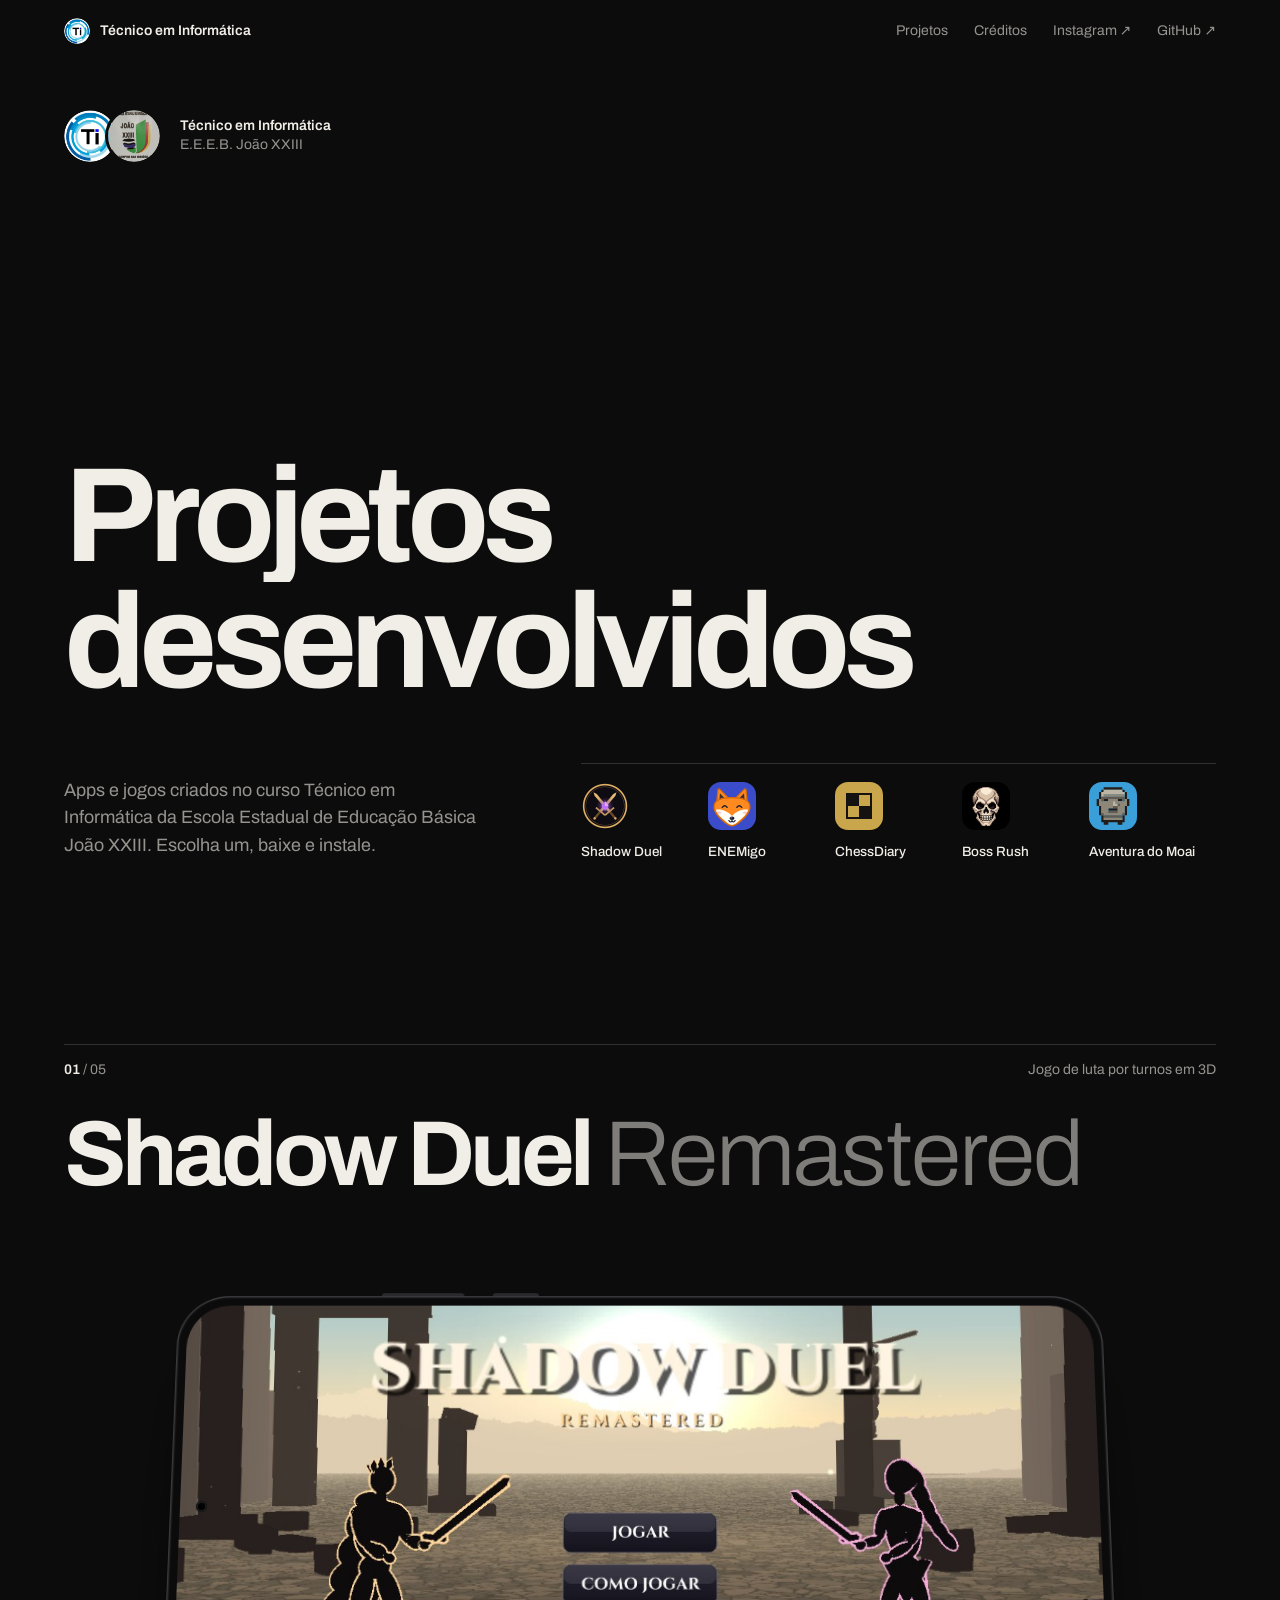
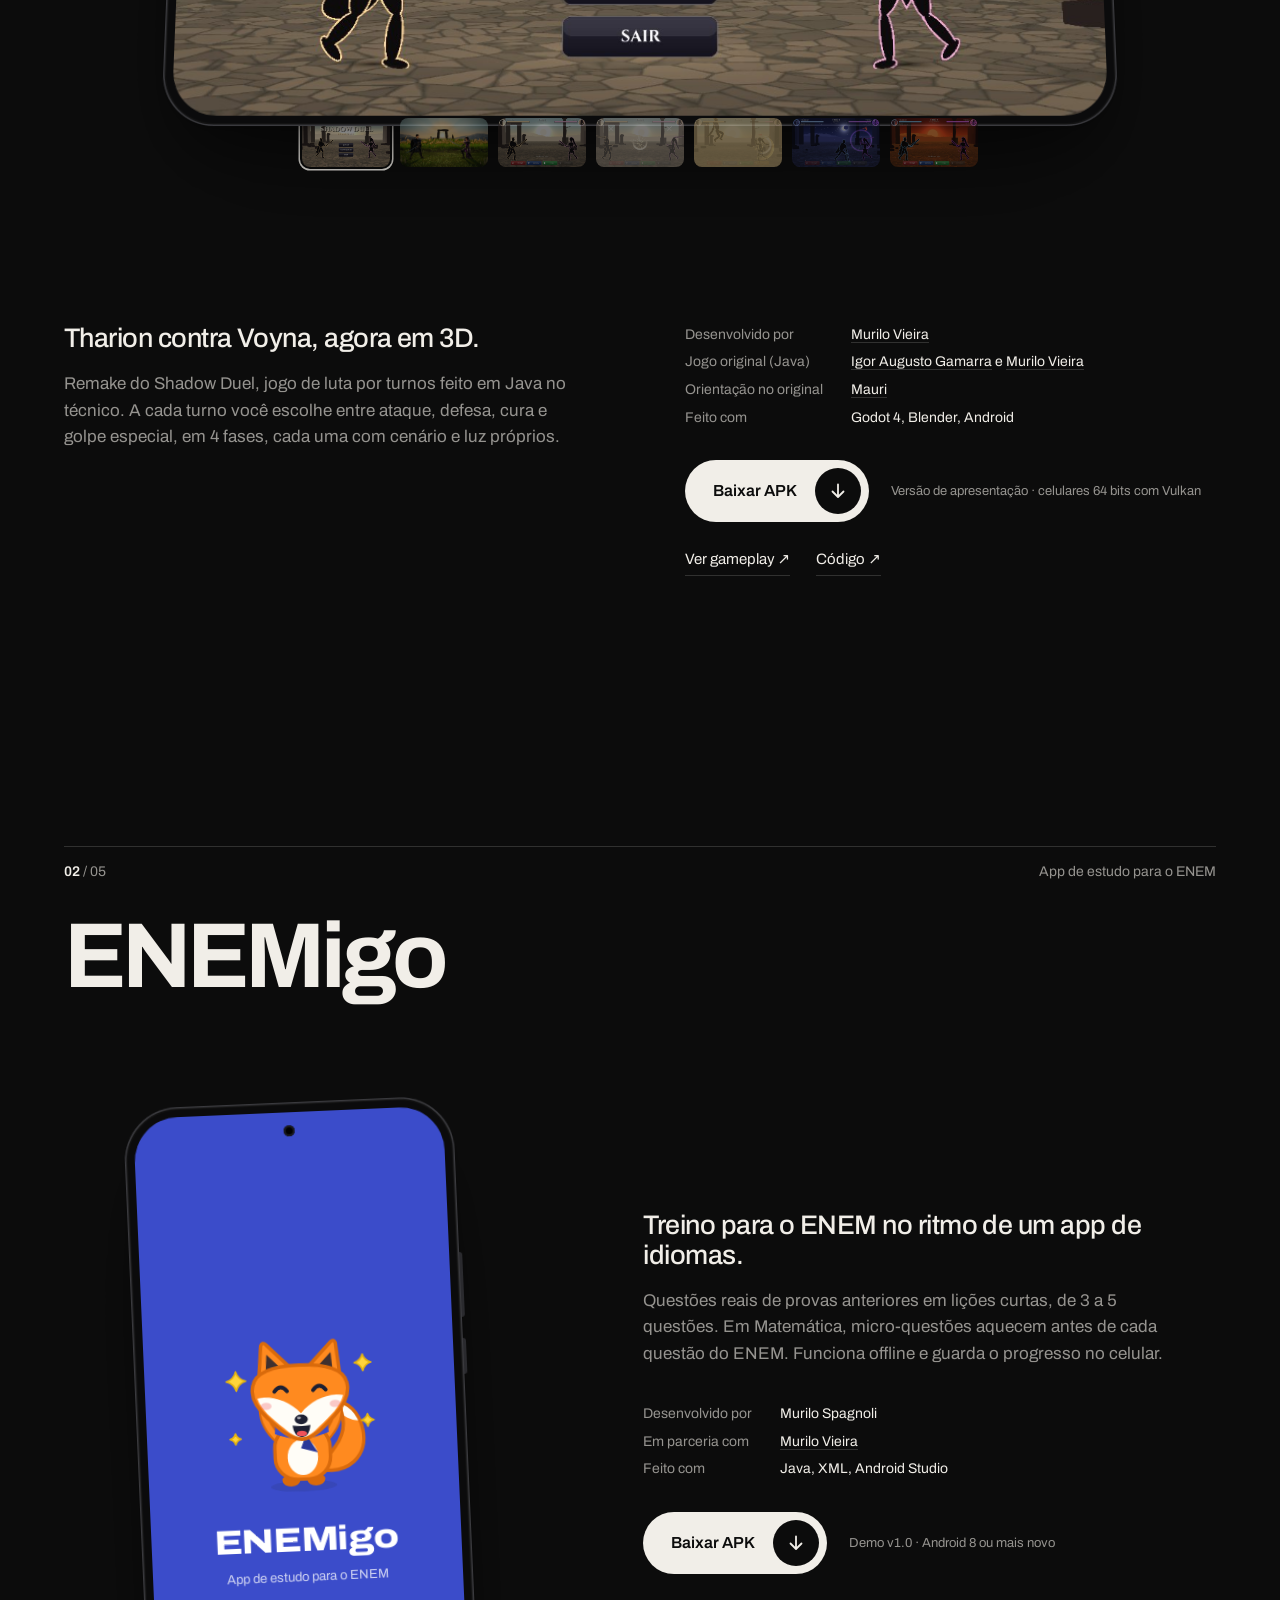
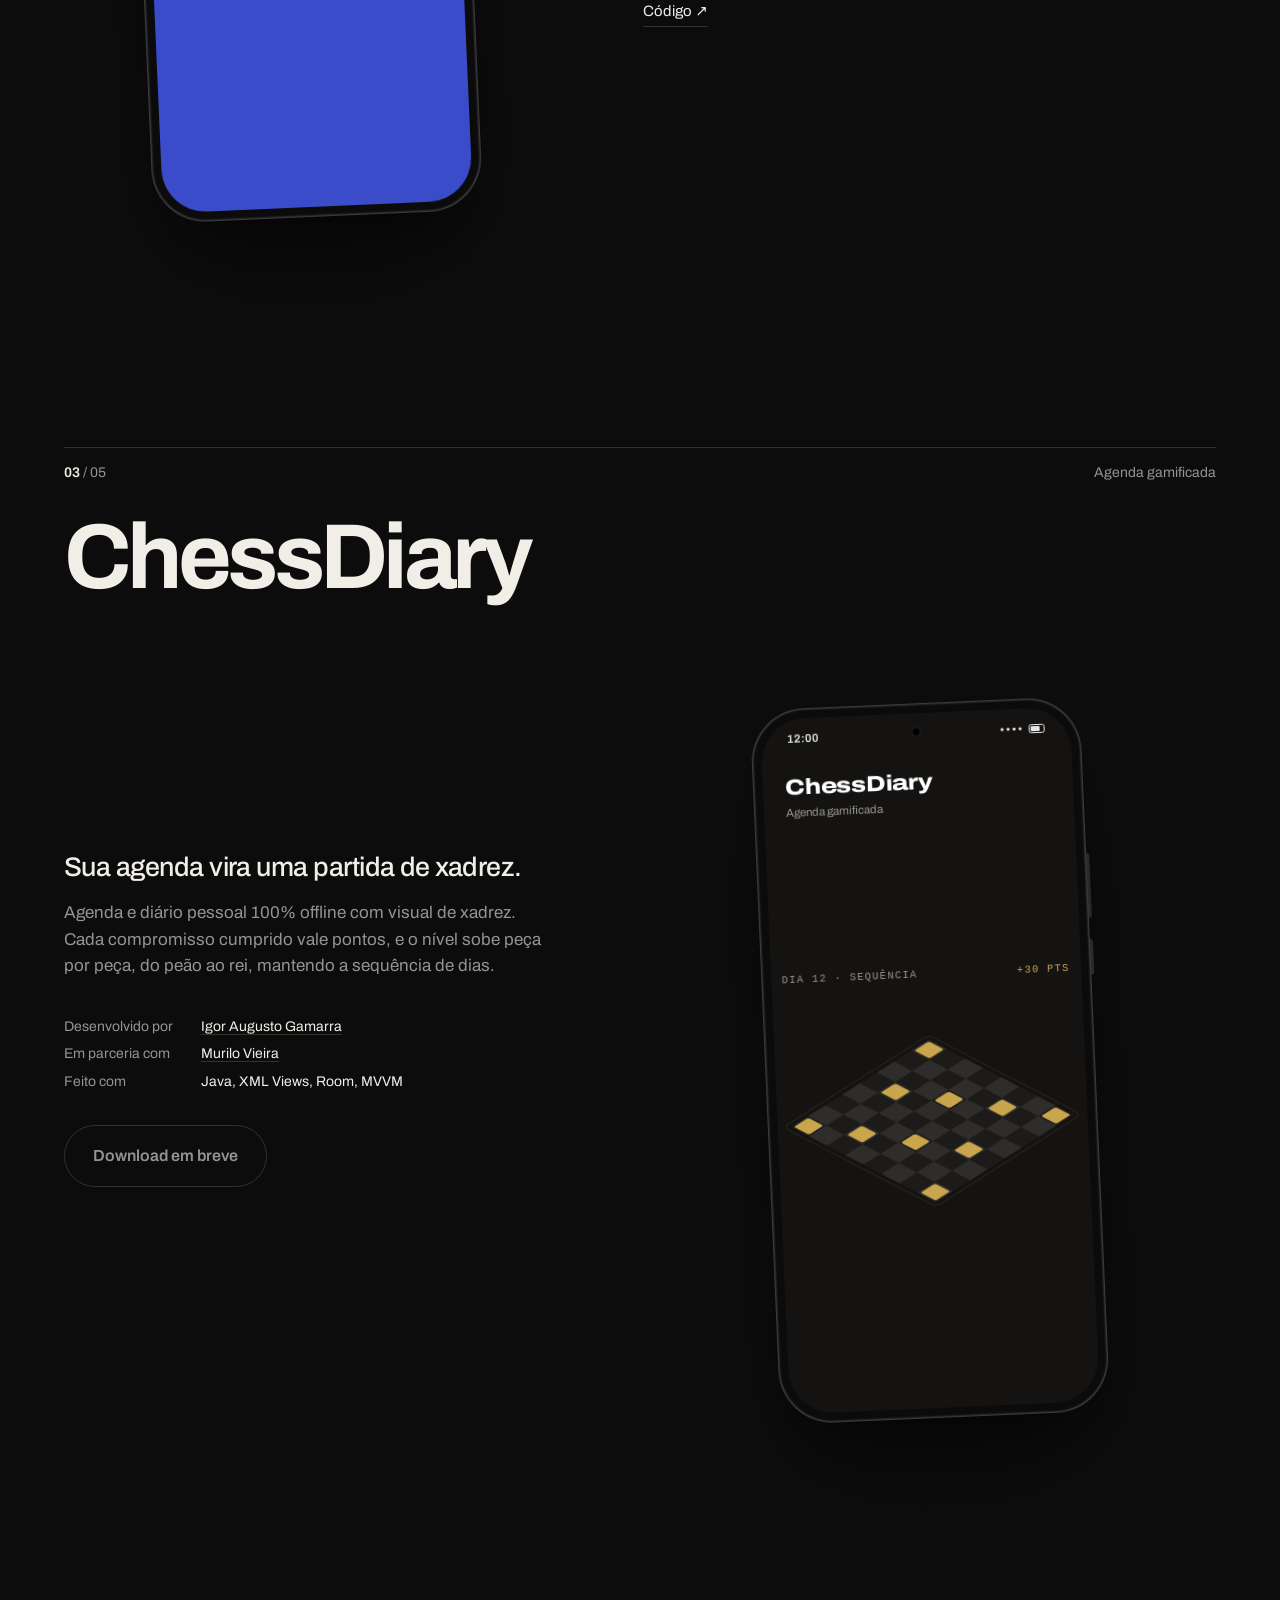
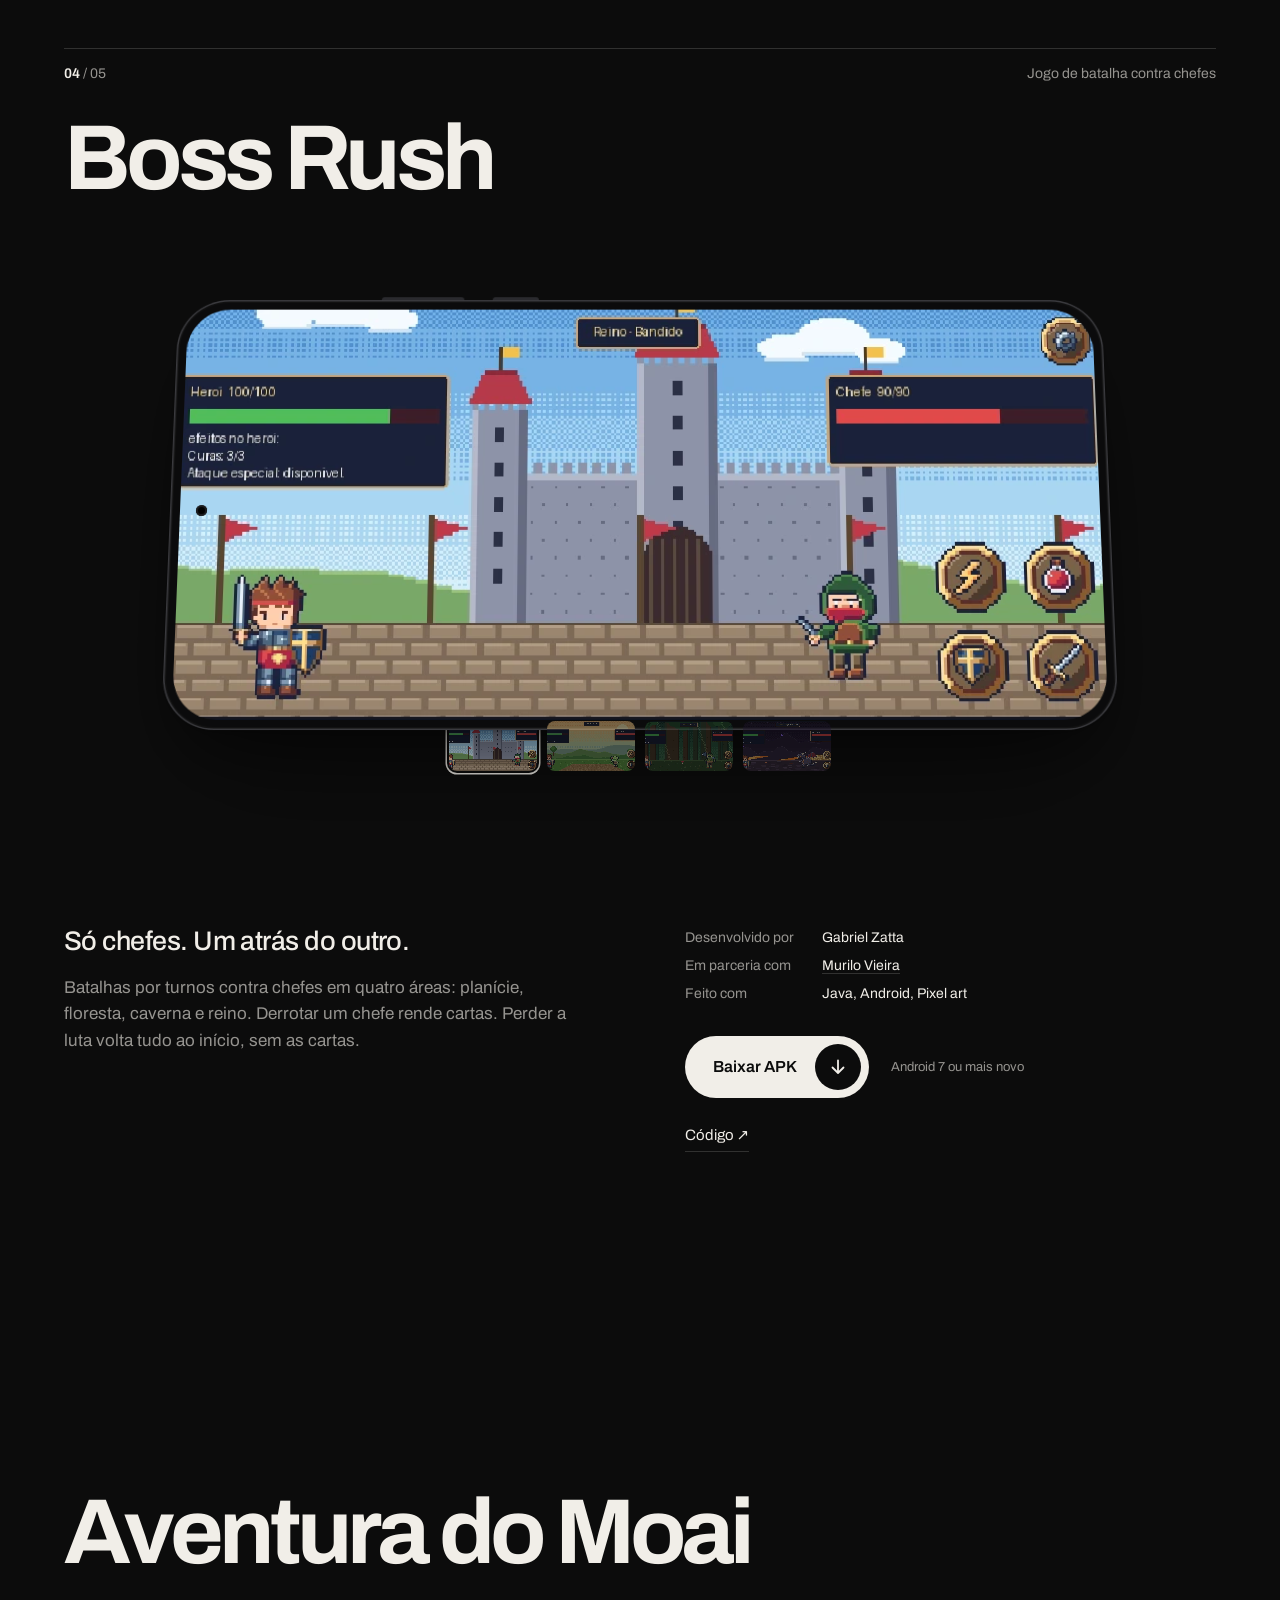
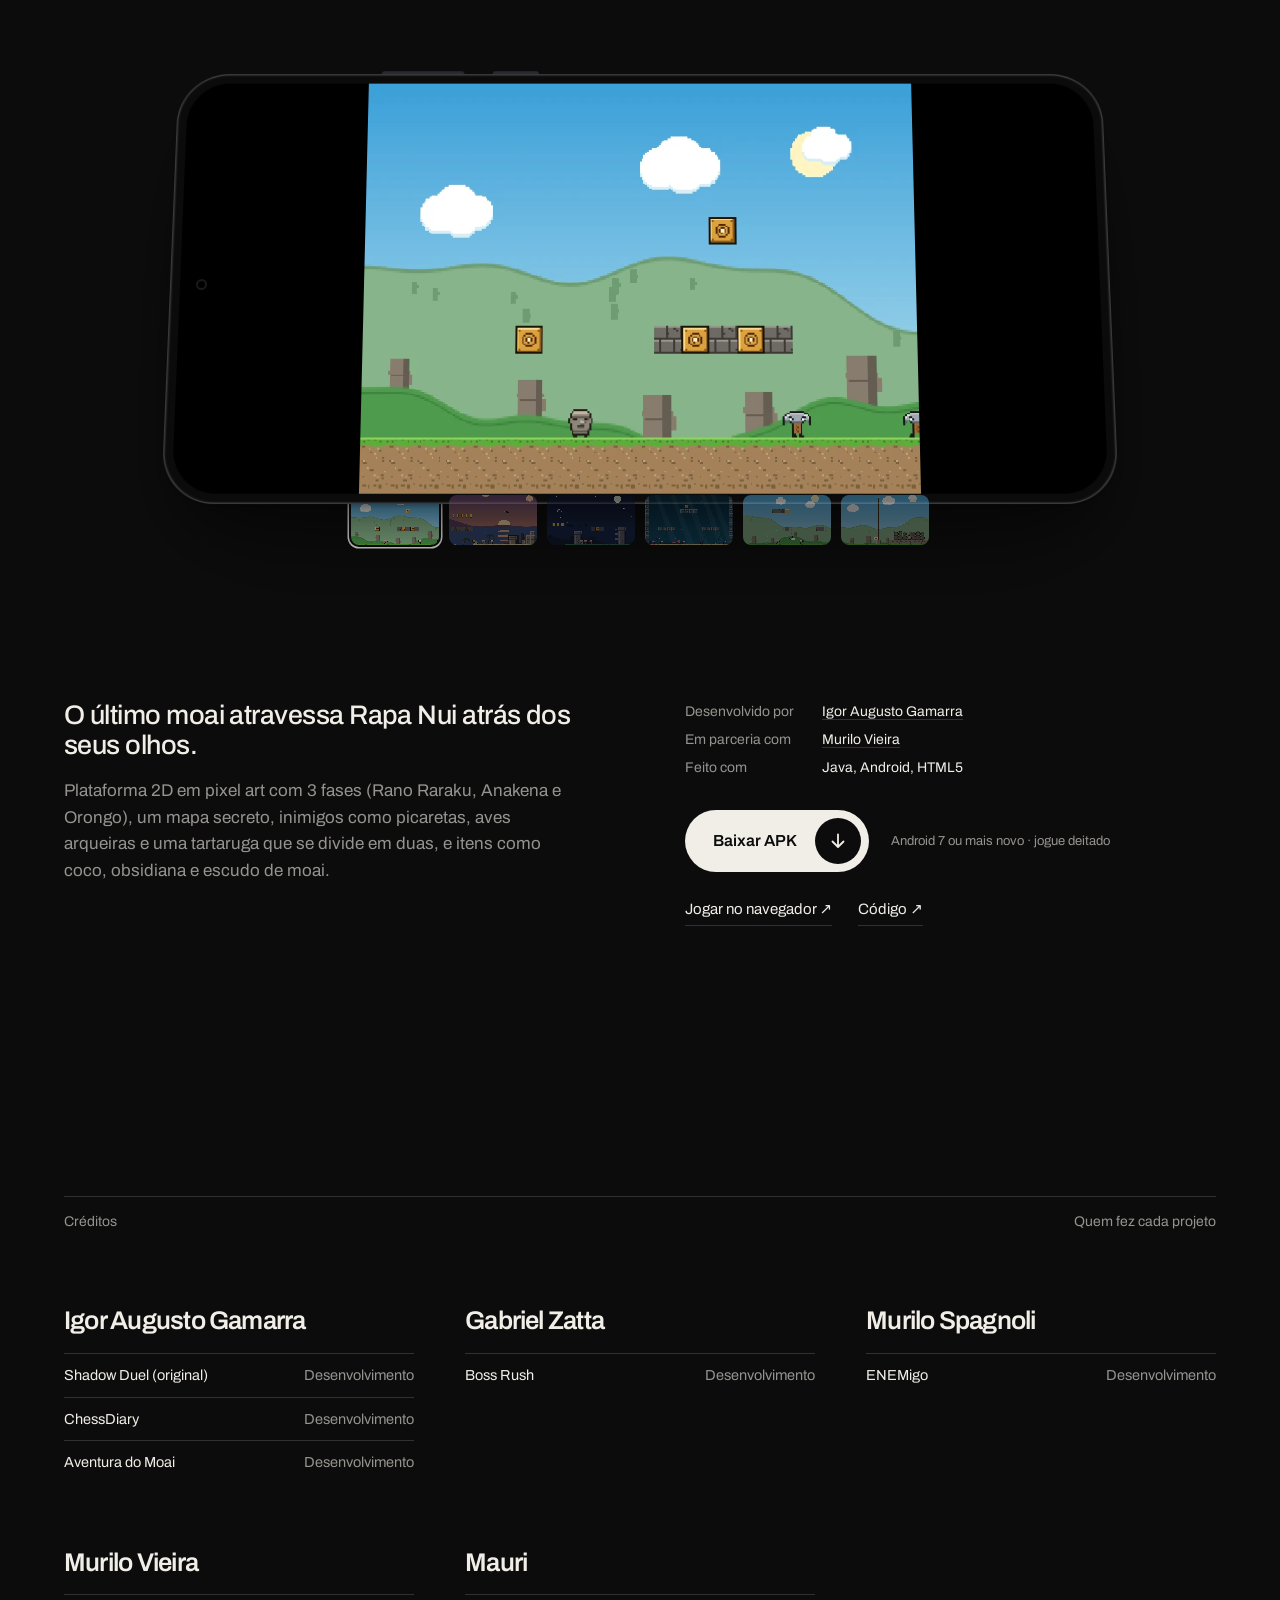
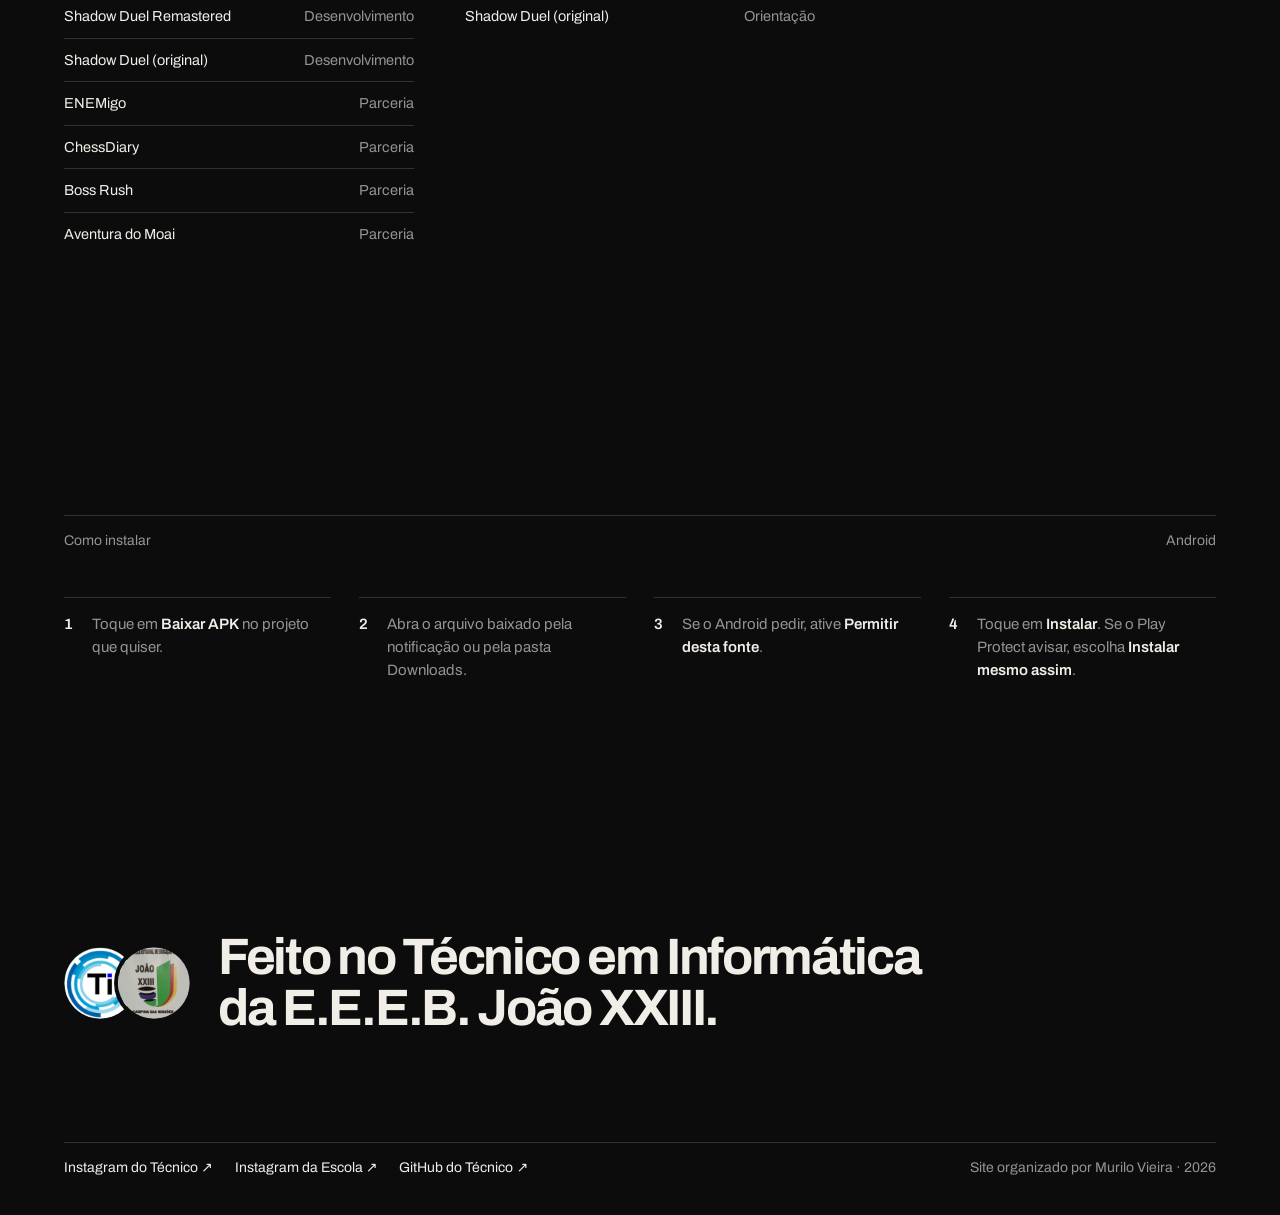
==== index.html @ c923fed2 "Site Projetos desenvolvidos Co-Authored-By: Claude Opus 5.5 <noreply@anthropic.com> Claude-Session: " ====
<!DOCTYPE html>
<html lang="pt-BR">
<head>
  <meta charset="UTF-8">
  <meta name="viewport" content="width=device-width, initial-scale=1">
  <title>Projetos desenvolvidos — Técnico em Informática · E.E.E.B. João XXIII</title>
  <meta name="description" content="Apps e jogos desenvolvidos no curso Técnico em Informática da Escola Estadual de Educação Básica João XXIII. Baixe, instale e jogue.">
  <meta property="og:title" content="Projetos desenvolvidos — Técnico em Informática João XXIII">
  <meta property="og:description" content="Apps e jogos desenvolvidos no curso Técnico em Informática da E.E.E.B. João XXIII.">
  <meta property="og:image" content="assets/shadow-duel/duelo.jpg">
  <meta name="theme-color" content="#0c0c0c">
  <link rel="icon" href="assets/favicon.png" type="image/png">
  <link rel="preconnect" href="https://fonts.googleapis.com">
  <link rel="preconnect" href="https://fonts.gstatic.com" crossorigin>
  <link href="https://fonts.googleapis.com/css2?family=Archivo:wdth,wght@62..125,100..900&display=swap" rel="stylesheet">
  <link rel="stylesheet" href="styles.css">
</head>
<body>
  <nav class="nav" id="nav">
    <a href="#top" class="nav__brand">
      <img src="assets/logo-ti.png" alt="">
      <span>Técnico em Informática</span>
    </a>
    <div class="nav__end">
      <a href="#projetos">Projetos</a>
      <a href="#creditos">Créditos</a>
      <a class="ig" id="navIg" href="#" target="_blank" rel="noopener">Instagram</a>
      <a class="ig" href="https://github.com/ti-joaoxxiii" target="_blank" rel="noopener">GitHub</a>
    </div>
    <span class="nav__progress" id="progress"></span>
  </nav>

  <header class="hero zone" id="top" data-bg="#0c0c0c" data-ink="#f1eee8">
    <div class="hero__logos r">
      <img src="assets/logo-ti.png" alt="Logo do Técnico em Informática">
      <img src="assets/logo-escola.png" alt="Logo da E.E.E.B. João XXIII">
      <p><b>Técnico em Informática</b><br>E.E.E.B. João XXIII</p>
    </div>
    <h1 class="hero__title">
      <span class="mask"><span>Projetos</span></span>
      <span class="mask"><span>desenvolvidos</span></span>
    </h1>
    <div class="hero__bottom">
      <p class="hero__lead r">Apps e jogos criados no curso Técnico em Informática da Escola Estadual de Educação Básica João XXIII. Escolha um, baixe e instale.</p>
      <ol class="shelf r" id="shelf"></ol>
    </div>
  </header>

  <main id="projetos"></main>

  <section class="credits-sec zone" id="creditos" data-bg="#0c0c0c" data-ink="#f1eee8">
    <div class="sec-head r"><span>Créditos</span><span>Quem fez cada projeto</span></div>
    <div class="people" id="people"></div>
  </section>

  <section class="install zone" id="instalar" data-bg="#0c0c0c" data-ink="#f1eee8">
    <div class="sec-head r"><span>Como instalar</span><span>Android</span></div>
    <ol class="steps r">
      <li>Toque em <b>Baixar APK</b> no projeto que quiser.</li>
      <li>Abra o arquivo baixado pela notificação ou pela pasta Downloads.</li>
      <li>Se o Android pedir, ative <b>Permitir desta fonte</b>.</li>
      <li>Toque em <b>Instalar</b>. Se o Play Protect avisar, escolha <b>Instalar mesmo assim</b>.</li>
    </ol>
  </section>

  <footer class="footer zone" data-bg="#0c0c0c" data-ink="#f1eee8">
    <div class="footer__top r">
      <div class="footer__logos">
        <img src="assets/logo-ti.png" alt="">
        <img src="assets/logo-escola.png" alt="">
      </div>
      <p class="footer__claim">Feito no Técnico em Informática<br>da E.E.E.B. João XXIII.</p>
    </div>
    <div class="footer__row">
      <div class="footer__links" id="footLinks"></div>
      <p>Site organizado por <a id="footOrg" href="#" target="_blank" rel="noopener">Murilo Vieira</a> · <span id="year"></span></p>
    </div>
  </footer>

  <div class="lightbox" id="lightbox" hidden><img alt=""><button aria-label="Fechar">Fechar</button></div>

  <script src="apps.js"></script>
  <script src="art.js"></script>
  <script src="main.js"></script>
</body>
</html>
---- styles.css ----
@property --bg{syntax:"<color>";inherits:true;initial-value:#0c0c0c}
@property --ink{syntax:"<color>";inherits:true;initial-value:#f1eee8}
:root{
  transition:--bg 1.1s cubic-bezier(.65,0,.35,1),--ink 1.1s cubic-bezier(.65,0,.35,1);
  --bg:#0c0c0c;
  --ink:#f1eee8;
  --soft:color-mix(in srgb,var(--ink) 60%,transparent);
  --rule:color-mix(in srgb,var(--ink) 16%,transparent);
  --ease:cubic-bezier(.16,1,.3,1);
  --pad:clamp(20px,5vw,80px);
}
*{box-sizing:border-box;margin:0;padding:0}
html{scroll-behavior:smooth}
body{background:var(--bg);color:var(--ink);font-family:"Archivo",system-ui,sans-serif;font-size:16px;line-height:1.55;-webkit-font-smoothing:antialiased;overflow-x:hidden}
a{color:inherit;text-decoration:none}
b{font-weight:600}
::selection{background:var(--ink);color:var(--bg)}
.wide{font-variation-settings:"wdth" 125}

/* ---------------- nav ---------------- */
.nav{position:fixed;inset:0 0 auto;z-index:40;display:flex;align-items:center;justify-content:space-between;gap:24px;padding:18px var(--pad);font-size:14px;transition:background .4s,padding .4s var(--ease)}
.nav.solid{background:color-mix(in srgb,var(--bg) 92%,transparent);padding-top:12px;padding-bottom:12px}
.nav__name{font-weight:700;font-variation-settings:"wdth" 112;letter-spacing:-.01em}
.nav__apps{display:flex;gap:22px;list-style:none}
.nav__apps a,.nav__end a{color:var(--soft);transition:color .25s}
.nav__apps a:hover,.nav__end a:hover,.nav__apps a.on{color:var(--ink)}
.nav__end{display:flex;gap:22px}
.nav__progress{position:absolute;left:0;bottom:0;height:1px;width:100%;background:var(--ink);transform-origin:left;transform:scaleX(0)}
@media (max-width:980px){.nav__apps{display:none}}

/* ---------------- hero ---------------- */
.hero{min-height:100svh;padding:110px var(--pad) 40px;display:flex;flex-direction:column}
.hero__top{display:flex;justify-content:space-between;font-size:14px;color:var(--soft);border-top:1px solid var(--rule);padding-top:14px}
.hero__title{font-size:clamp(64px,15.5vw,270px);line-height:.84;font-weight:800;font-variation-settings:"wdth" 125;letter-spacing:-.035em;margin:auto 0 0;padding-top:6vh}
.mask{display:block;overflow:hidden;padding-bottom:.04em}
.mask>span{display:block;transform:translateY(105%);animation:up 1.4s var(--ease) forwards}
.mask:nth-child(2)>span{animation-delay:.12s}
@keyframes up{to{transform:none}}
.hero__bottom{display:grid;grid-template-columns:minmax(0,1fr) minmax(0,2fr);gap:var(--pad);margin-top:6vh;align-items:end}
.hero__lead{font-size:clamp(17px,1.4vw,20px);color:var(--soft);max-width:380px}
.shelf{display:grid;grid-template-columns:repeat(5,1fr);list-style:none;border-top:1px solid var(--rule)}
.shelf a{display:flex;flex-direction:column;gap:12px;padding:16px 16px 4px 0;transition:opacity .3s}
.shelf:hover a{opacity:.45}.shelf a:hover{opacity:1}
.shelf__icon{width:56px;height:56px;border-radius:15px;display:grid;place-items:center;overflow:hidden;transition:transform .5s var(--ease)}
.shelf a:hover .shelf__icon{transform:translateY(-4px)}
.shelf__icon img{width:100%;height:100%;object-fit:cover}
.shelf__name{font-size:14px;font-weight:600;line-height:1.2}
.shelf__plat{font-size:12px;color:var(--soft)}
@media (max-width:900px){
  .hero__bottom{grid-template-columns:1fr}
  .shelf{display:flex;overflow-x:auto;gap:18px;scrollbar-width:none}
  .shelf li{flex:0 0 96px}
}

/* ---------------- seção de app ---------------- */
.app{padding:18vh var(--pad) 16vh;min-height:100vh}
.sec-head{display:flex;justify-content:space-between;gap:20px;border-top:1px solid var(--rule);padding-top:14px;font-size:14px;color:var(--soft)}
.sec-head b{color:var(--ink);font-weight:600}
.app__name{font-size:clamp(52px,10.5vw,184px);line-height:.86;font-weight:800;font-variation-settings:"wdth" 125;letter-spacing:-.035em;margin:5vh 0 9vh;will-change:transform}
.app__body{display:grid;grid-template-columns:minmax(0,5fr) minmax(0,6fr);gap:clamp(40px,8vw,140px);align-items:center}
.app--wide .app__body{grid-template-columns:minmax(0,7fr) minmax(0,5fr)}
.app--portrait + .app--portrait .app__stage{order:2}
.app__stage{display:flex;flex-direction:column;align-items:center;gap:24px}

.app__tagline{font-size:clamp(26px,2.7vw,42px);line-height:1.1;font-weight:500;letter-spacing:-.02em;max-width:560px}
.app__desc{color:var(--soft);font-size:17px;max-width:520px;margin:22px 0 36px}
.features{list-style:none;max-width:560px;margin-bottom:36px}
.features li{display:flex;gap:18px;padding:13px 0;border-top:1px solid var(--rule);font-size:15.5px}
.features li:last-child{border-bottom:1px solid var(--rule)}
.features span{color:var(--soft);font-variant-numeric:tabular-nums;min-width:22px}
.credits{display:grid;grid-template-columns:auto 1fr;gap:6px 28px;font-size:14px;margin-bottom:38px;max-width:560px}
.credits dt{color:var(--soft)}
.credits dd a{border-bottom:1px solid var(--rule);transition:border-color .3s}
.credits dd a:hover{border-color:var(--ink)}

.dl{display:flex;align-items:center;gap:22px;flex-wrap:wrap}
.btn{display:inline-flex;align-items:center;gap:18px;padding:8px 8px 8px 28px;border-radius:999px;background:var(--ink);color:var(--bg);font-weight:600;font-size:16px;transition:transform .5s var(--ease)}
.btn:hover{transform:scale(1.03)}
.btn__arrow{width:46px;height:46px;border-radius:50%;display:grid;place-items:center;background:var(--bg);color:var(--ink);overflow:hidden}
.btn__arrow svg{transition:transform .5s var(--ease)}
.btn:hover .btn__arrow svg{animation:drop .8s var(--ease)}
@keyframes drop{0%{transform:none}45%{transform:translateY(160%)}46%{transform:translateY(-160%)}100%{transform:none}}
.btn[aria-disabled="true"]{background:transparent;color:var(--soft);border:1px solid var(--rule);padding:18px 28px;pointer-events:none}
.dl__meta{font-size:13px;color:var(--soft);line-height:1.4}

@media (max-width:900px){
  .app{padding-top:12vh}
  .app__body,.app--wide .app__body{grid-template-columns:1fr}
  .app--portrait + .app--portrait .app__stage{order:0}
  .app--landscape .app__copy{grid-template-columns:1fr!important;gap:0!important}
}

/* ---------------- aparelhos ---------------- */
.device{will-change:transform}
.phone{position:relative;width:min(330px,78vw);aspect-ratio:9/19.5;border-radius:54px;padding:10px;background:#0b0b0c;
  box-shadow:inset 0 0 0 1.5px #3a3a3e,inset 0 0 0 3px #111,0 2px 4px rgba(0,0,0,.2),0 30px 60px -20px rgba(0,0,0,.45),0 70px 120px -40px rgba(0,0,0,.5)}
.phone::before,.phone::after{content:"";position:absolute;right:-3px;width:3px;border-radius:0 3px 3px 0;background:#2a2a2e}
.phone::before{top:22%;height:9%}.phone::after{top:34%;height:5%}
.screen{position:relative;height:100%;border-radius:44px;overflow:hidden;background:var(--screen);color:#fff;display:flex;flex-direction:column}
.screen>img{position:absolute;inset:0;width:100%;height:100%;object-fit:cover;z-index:2}
.cam{position:absolute;top:13px;left:50%;width:11px;height:11px;margin-left:-5.5px;border-radius:50%;background:#000;box-shadow:inset 0 0 0 2px #1a1a1d;z-index:3}
.status{display:flex;justify-content:space-between;align-items:center;padding:12px 26px 0;font-size:11.5px;font-weight:600;opacity:.9}
.status i{display:inline-block;width:16px;height:9px;border:1.3px solid currentColor;border-radius:2.5px;position:relative;margin-left:5px;vertical-align:-1px}
.status i::after{content:"";position:absolute;inset:1.3px 4px 1.3px 1.3px;background:currentColor;border-radius:1px}
.status em{font-style:normal;letter-spacing:1px}
.splash{flex:1;display:flex;flex-direction:column;padding:28px 22px 18px}
.splash__title{font-size:22px;font-weight:800;font-variation-settings:"wdth" 120;letter-spacing:-.01em;line-height:1}
.splash__sub{font-size:11.5px;opacity:.55;margin-top:6px}
.splash__art{flex:1;display:grid;place-items:center;margin:0 -22px}
.splash__art svg{width:calc(100% * var(--zoom,1));max-width:none;height:auto;display:block}
.homebar{width:34%;height:4px;border-radius:4px;background:rgba(255,255,255,.55);margin:0 auto}

.laptop{width:min(720px,100%)}
.laptop__lid{position:relative;aspect-ratio:16/10;border-radius:20px 20px 6px 6px;background:#0b0b0c;padding:2.4% 2.4% 3.2%;box-shadow:inset 0 0 0 1.5px #36363a,0 40px 80px -30px rgba(0,0,0,.55)}
.laptop__lid .screen{border-radius:4px}
.laptop__base{position:relative;height:16px;margin:0 -7%;border-radius:2px 2px 18px 18px;background:linear-gradient(#d9d9de,#a3a3aa 55%,#76767d);box-shadow:0 30px 50px -20px rgba(0,0,0,.5)}
.laptop__base::before{content:"";position:absolute;left:50%;top:0;width:16%;height:6px;margin-left:-8%;border-radius:0 0 8px 8px;background:#9a9aa1}
.laptop .splash{flex-direction:row;align-items:center;padding:0}
.laptop .splash__text{position:absolute;left:5%;top:7%;z-index:1}
.laptop .splash__art{position:absolute;inset:0;margin:0;display:flex;justify-content:flex-end;align-items:center}
.laptop .splash__art svg{height:112%;width:auto}

/* ---------------- instalação / rodapé ---------------- */
.install{padding:18vh var(--pad)}
.install__title{font-size:clamp(48px,8vw,140px);line-height:.9;font-weight:800;font-variation-settings:"wdth" 125;letter-spacing:-.035em;margin:5vh 0 8vh}
.install__grid{display:grid;grid-template-columns:1fr 1fr;gap:clamp(32px,6vw,100px)}
.install h3{font-size:24px;font-weight:700;margin-bottom:18px}
.steps{list-style:none;counter-reset:s}
.steps li{counter-increment:s;display:grid;grid-template-columns:40px 1fr;padding:15px 0;border-top:1px solid var(--rule);color:var(--soft)}
.steps li::before{content:counter(s);color:var(--ink);font-weight:600}
.steps b{color:var(--ink)}
@media (max-width:800px){.install__grid{grid-template-columns:1fr}}

.footer{padding:16vh var(--pad) 36px}
.footer__big{font-size:clamp(48px,11vw,200px);line-height:.86;font-weight:800;font-variation-settings:"wdth" 125;letter-spacing:-.035em;margin-bottom:12vh}
.footer__row{display:flex;justify-content:space-between;gap:20px;border-top:1px solid var(--rule);padding-top:14px;font-size:14px;color:var(--soft)}
.footer__links{display:flex;gap:22px}
.footer__links a:hover{color:var(--ink)}

/* ---------------- reveal ---------------- */
.r{opacity:0;transform:translateY(34px);transition:opacity 1.1s var(--ease),transform 1.1s var(--ease)}
.r.in{opacity:1;transform:none}

/* ---------------- animações das artes ---------------- */
.a-lit{animation:lit 4.2s ease-in-out infinite;animation-delay:calc(var(--d) * .11s)}
@keyframes lit{0%,70%,100%{opacity:0}20%{opacity:1}}
.a-dash{stroke-dasharray:600;stroke-dashoffset:600;animation:dash 4.2s var(--ease) infinite}
@keyframes dash{40%,80%{stroke-dashoffset:0}100%{stroke-dashoffset:-600}}
.a-float{animation:float 5s ease-in-out infinite}
@keyframes float{50%{transform:translateY(-12px) rotate(-2deg)}}
.a-hp{animation:hp 5s steps(1) infinite;animation-delay:calc(var(--d) * .25s)}
@keyframes hp{0%,30%{opacity:1}31%,70%{opacity:.12}71%{opacity:1}}
.a-spark{transform-origin:200px 200px;animation:spark 2.6s var(--ease) infinite}
@keyframes spark{0%,40%{opacity:0;transform:scale(.4)}50%{opacity:1;transform:scale(1)}80%,100%{opacity:0;transform:scale(1.25)}}
.a-ring{transform-origin:200px 200px;animation:ring 2.6s var(--ease) infinite}
@keyframes ring{0%,45%{opacity:0;transform:scale(.3)}55%{opacity:.9}100%{opacity:0;transform:scale(1.6)}}
.a-bladeL{animation:bladeL 2.6s var(--ease) infinite}
.a-bladeR{animation:bladeR 2.6s var(--ease) infinite}
@keyframes bladeL{0%{transform:translate(-30px,-30px)}45%,60%{transform:none}100%{transform:translate(-30px,-30px)}}
@keyframes bladeR{0%{transform:translate(30px,-30px)}45%,60%{transform:none}100%{transform:translate(30px,-30px)}}
.a-smoke{animation:smoke 9s ease-in-out infinite alternate}
@keyframes smoke{to{transform:translate(30px,-20px) scale(1.2)}}
.a-card{transform-box:fill-box;transform-origin:center;animation:card 6s var(--ease) infinite}
@keyframes card{50%{transform:translateY(-8px)}}
.a-pick{animation:pick 6s steps(1) infinite}
@keyframes pick{0%,35%{fill:transparent}36%,100%{fill:var(--accent)}}
.a-check{stroke-dasharray:40;stroke-dashoffset:40;animation:check 6s var(--ease) infinite}
@keyframes check{0%,38%{stroke-dashoffset:40}48%,100%{stroke-dashoffset:0}}
.a-bar{transform-box:fill-box;transform-origin:left;animation:bar 6s var(--ease) infinite}
@keyframes bar{0%,40%{transform:scaleX(.45)}55%,100%{transform:scaleX(.7)}}
.a-xp{animation:xp 6s var(--ease) infinite}
@keyframes xp{0%,40%{opacity:0;transform:translateY(10px)}50%{opacity:1;transform:none}75%,100%{opacity:0;transform:translateY(-14px)}}
.a-coin{transform-box:fill-box;transform-origin:center;animation:coin 1.6s linear infinite;animation-delay:calc(var(--d) * .2s)}
@keyframes coin{50%{transform:scaleX(.15)}}
.a-bob{animation:bob 3s ease-in-out infinite;animation-delay:calc(var(--d) * .4s)}
@keyframes bob{50%{transform:translateY(-6px)}}
.a-cloud{animation:cloud 30s linear infinite}
@keyframes cloud{from{transform:translateX(-120px)}to{transform:translateX(460px)}}
.a-scroll{animation:scroll 6s linear infinite}
@keyframes scroll{to{transform:translateX(-80px)}}

@media (prefers-reduced-motion:reduce){
  *,*::before,*::after{animation:none!important;transition:none!important}
  .r{opacity:1;transform:none}.mask>span{transform:none}
}
@media (max-width:600px){.hero__title{font-size:19vw}.app__name{font-size:15vw}}

/* ---------------- v3: landscape, prints, créditos ---------------- */
.app__sub{font-weight:300;letter-spacing:-.02em;opacity:.5}
.app--landscape .app__body{grid-template-columns:1fr}
.app--landscape .app__copy{display:grid;grid-template-columns:1fr 1fr;gap:clamp(40px,7vw,120px);margin-top:7vh;align-items:start}
.app--landscape .app__name{margin-bottom:7vh}

.phone.is-land{width:min(940px,100%);aspect-ratio:19.5/9;border-radius:52px}
.phone.is-land::before,.phone.is-land::after{right:auto;top:-3px;width:9%;height:3px;border-radius:3px 3px 0 0}
.phone.is-land::before{left:22%}.phone.is-land::after{left:34%;width:5%}
.phone.is-land .cam{top:50%;left:16px;margin:-5.5px 0 0}
.slides{position:absolute;inset:0;cursor:zoom-in;background:var(--screen)}
.slides img{position:absolute;inset:0;width:100%;height:100%;object-fit:cover;opacity:0;transition:opacity 1s var(--ease)}
.slides[data-fit="contain"] img{object-fit:contain}
.slides img.on{opacity:1}
#boss-rush img,#aventura-do-moai img{image-rendering:pixelated}

.thumbs{display:flex;gap:10px;flex-wrap:wrap;justify-content:center}
.thumbs button{width:88px;aspect-ratio:16/9;border-radius:8px;overflow:hidden;border:0;padding:0;background:#000;cursor:pointer;opacity:.45;transition:opacity .3s,transform .4s var(--ease)}
.thumbs button:hover{opacity:.8;transform:translateY(-2px)}
.thumbs button.on{opacity:1;box-shadow:0 0 0 2px var(--bg),0 0 0 3.5px var(--ink)}
.thumbs img{width:100%;height:100%;object-fit:cover;display:block}

.splash--brand{align-items:center;justify-content:center;text-align:center;gap:4px;padding:0 26px}
.splash--brand img{width:64%;margin-bottom:22px;animation:breathe 4s ease-in-out infinite}
@keyframes breathe{50%{transform:translateY(-6px)}}
.splash--brand .splash__title{font-size:34px}
.splash--brand .splash__sub{font-size:13px;opacity:.75}

.links{display:flex;gap:26px;margin-top:26px;flex-wrap:wrap}
.link{font-size:15px;border-bottom:1px solid var(--rule);padding-bottom:3px;transition:border-color .3s}
.link:hover{border-color:var(--ink)}
.link span{display:inline-block;transition:transform .35s var(--ease)}
.link:hover span{transform:translate(2px,-2px)}
span.btn{cursor:default}

.strip{margin-top:13vh}
.strip__row{display:flex;gap:14px;overflow-x:auto;scrollbar-width:none}
.strip__item{flex:1 0 150px;background:color-mix(in srgb,var(--ink) 9%,transparent);border:0;border-radius:22px;padding:22px 18px 14px;cursor:zoom-in;transition:transform .5s var(--ease)}
.strip__item:hover{transform:translateY(-4px)}
.strip__item img{width:100%;display:block}
.strip--wide .strip__item{padding:0;overflow:hidden;background:#0b0d1a}
.strip figcaption{margin-top:14px;font-size:14px;color:var(--soft)}

.shelf__icon.is-adaptive img{transform:scale(1.5)}

.credits-sec{padding:18vh var(--pad)}
.people{display:grid;grid-template-columns:repeat(auto-fill,minmax(300px,1fr));gap:0 clamp(28px,4vw,64px)}
.person{padding:22px 0 44px}
.person h3{font-size:clamp(26px,2.5vw,36px);font-weight:700;font-variation-settings:"wdth" 112;letter-spacing:-.02em;line-height:1.05;margin-bottom:18px}
.person h3 a{transition:opacity .3s}.person h3 a:hover{opacity:.6}
.person ul{list-style:none}
.person li{display:flex;justify-content:space-between;gap:16px;padding:10px 0;border-top:1px solid var(--rule);font-size:14.5px}
.person li span:last-child{color:var(--soft)}

.lightbox{position:fixed;inset:0;z-index:100;background:rgba(5,5,7,.92);display:grid;place-items:center;padding:5vw;opacity:0;transition:opacity .4s;cursor:zoom-out}
.lightbox.on{opacity:1}
.lightbox img{max-width:100%;max-height:88vh;border-radius:10px;transform:scale(.96);transition:transform .5s var(--ease)}
.lightbox.on img{transform:none}
.lightbox button{position:absolute;top:18px;right:24px;background:none;border:0;color:#fff;font:inherit;font-size:14px;cursor:pointer}
@media (max-width:600px){.phone.is-land{border-radius:30px;padding:7px}.phone.is-land .screen{border-radius:24px}.thumbs button{width:64px}}

/* ---------------- v4: minimalista + identidade do técnico ---------------- */
.nav__brand{display:flex;align-items:center;gap:10px;font-weight:600;font-size:14px}
.nav__brand img{width:26px;height:26px;border-radius:50%}
.nav__end{gap:26px}

.hero__logos{display:flex;align-items:center;gap:12px;font-size:14px;line-height:1.35;color:var(--soft)}
.hero__logos img{width:52px;height:52px;border-radius:50%}
.hero__logos img+img{margin-left:-20px;box-shadow:0 0 0 3px var(--bg)}
.hero__logos p{margin-left:8px}
.hero__logos b{color:var(--ink);font-weight:600}
.hero__title{font-size:clamp(48px,10.5vw,184px);font-variation-settings:"wdth" 100;font-weight:700;letter-spacing:-.05em;line-height:.9;padding-top:4vh}
.hero__bottom{grid-template-columns:minmax(0,5fr) minmax(0,7fr)}
.hero__lead{max-width:420px}
.shelf a{gap:14px;padding:18px 12px 0 0;align-items:flex-start}
.shelf__name{font-size:13.5px;font-weight:500}
.shelf__icon{width:48px;height:48px;border-radius:13px}

.app{padding:16vh var(--pad) 14vh;min-height:0}
.app__name{font-size:clamp(44px,7.2vw,128px);font-variation-settings:"wdth" 100;font-weight:700;letter-spacing:-.05em;line-height:.92;margin:3.5vh 0 7vh}
.app__sub{font-weight:300}
.app__tagline{font-size:clamp(22px,2.1vw,32px);font-weight:500}
.app__desc{margin:18px 0 0}
.credits{margin-bottom:32px}
.app--portrait .credits{margin-top:36px}
.app--landscape .app__copy{margin-top:6vh}

.credits-sec{padding:16vh var(--pad) 12vh}
.people{margin-top:6vh}
.person h3{font-variation-settings:"wdth" 100;font-weight:600;font-size:clamp(22px,2vw,28px);letter-spacing:-.03em}

.install{padding:12vh var(--pad)}
.install .steps{display:grid;grid-template-columns:repeat(4,1fr);gap:0 28px;margin-top:5vh}
.install .steps li{grid-template-columns:28px 1fr;font-size:15px}
@media (max-width:900px){.install .steps{grid-template-columns:1fr}}

.footer{padding:14vh var(--pad) 36px}
.footer__top{display:flex;align-items:center;gap:28px;margin-bottom:12vh;flex-wrap:wrap}
.footer__logos{display:flex}
.footer__logos img{width:72px;height:72px;border-radius:50%}
.footer__logos img+img{margin-left:-18px;box-shadow:0 0 0 4px var(--bg)}
.footer__claim{font-size:clamp(28px,4vw,60px);font-weight:700;letter-spacing:-.045em;line-height:1}
.footer__row{flex-wrap:wrap}
.footer__links a{color:var(--ink)}
.footer__links a:hover{opacity:.6}
.ig::after{content:" ↗"}
@media (max-width:600px){.hero__title{font-size:14.5vw}.app__name{font-size:12vw}.nav__brand span{display:none}}
.steps li{display:block;position:relative;padding:15px 0 15px 34px}
.steps li::before{position:absolute;left:0;top:15px}
.install .steps li{padding-left:28px}
@media (max-width:900px){.hero__bottom{grid-template-columns:1fr}}
@media (max-width:600px){.hero__title{font-size:12.6vw}}
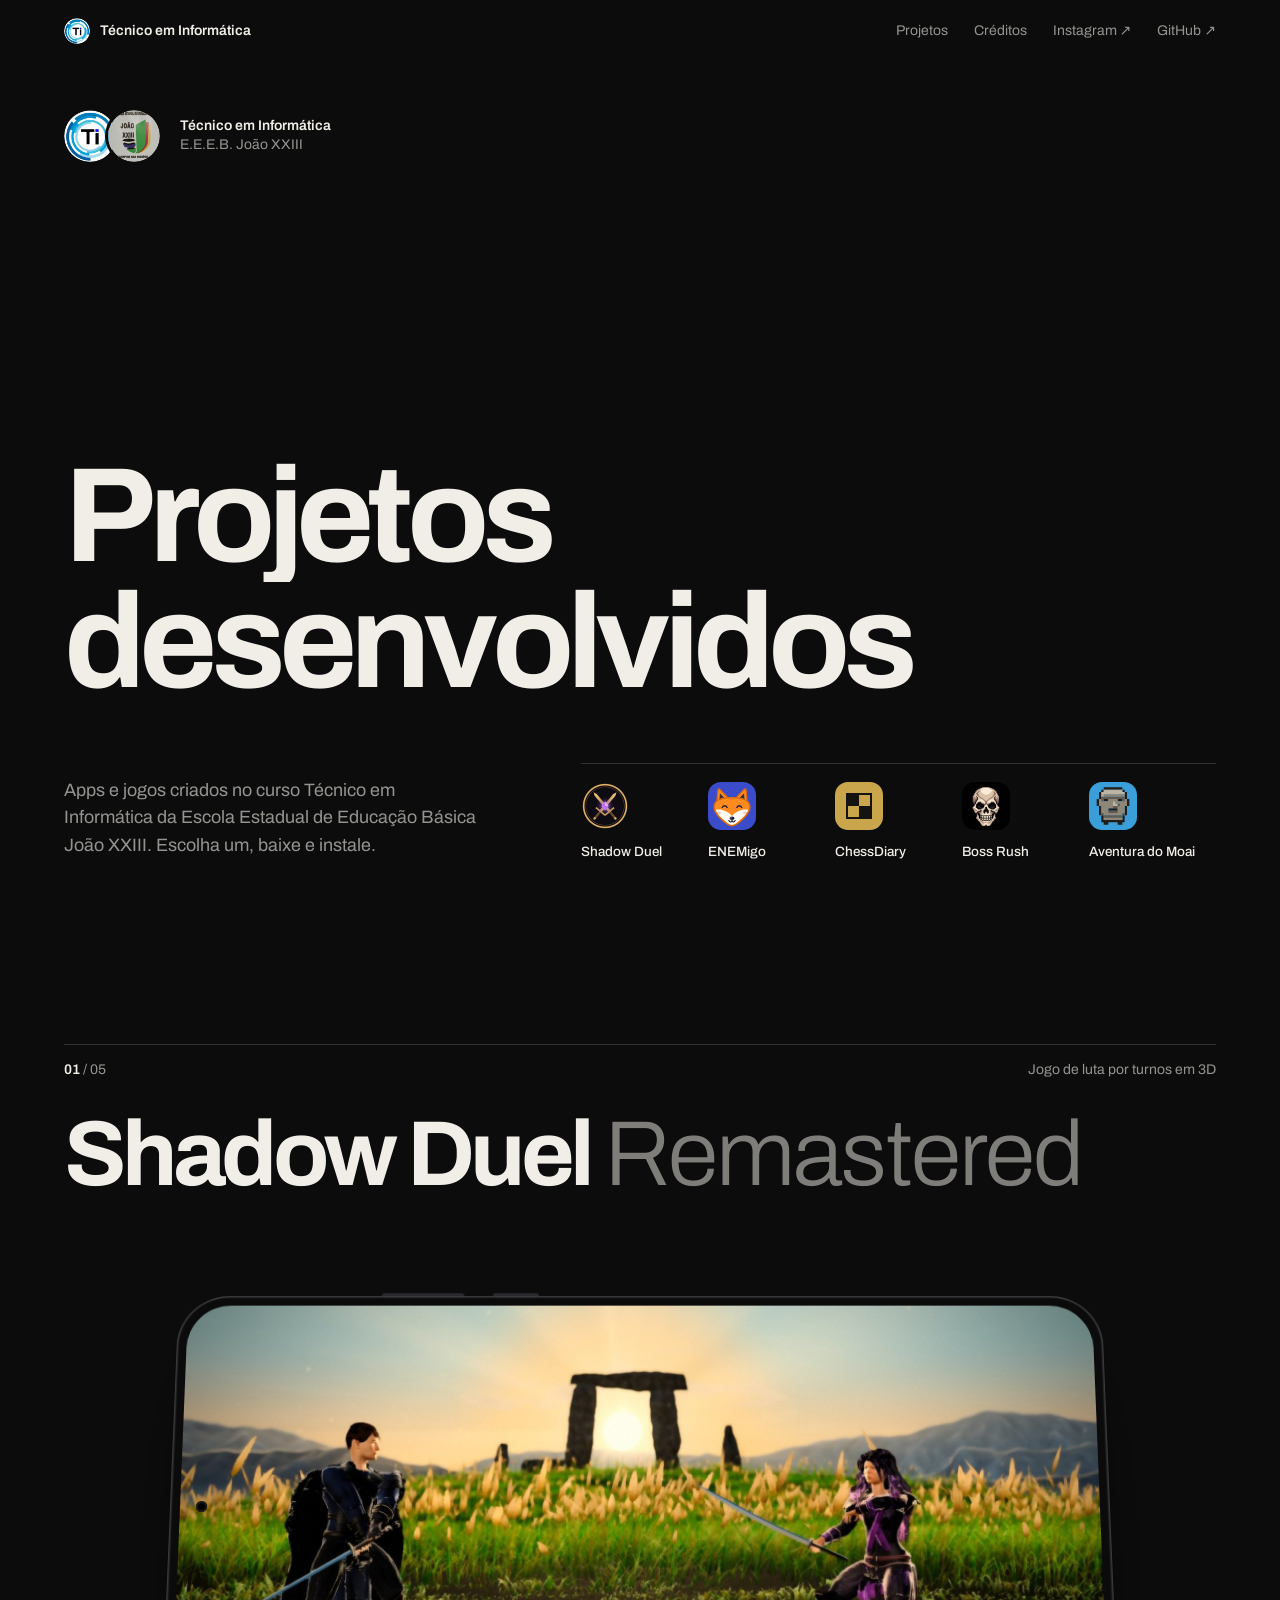
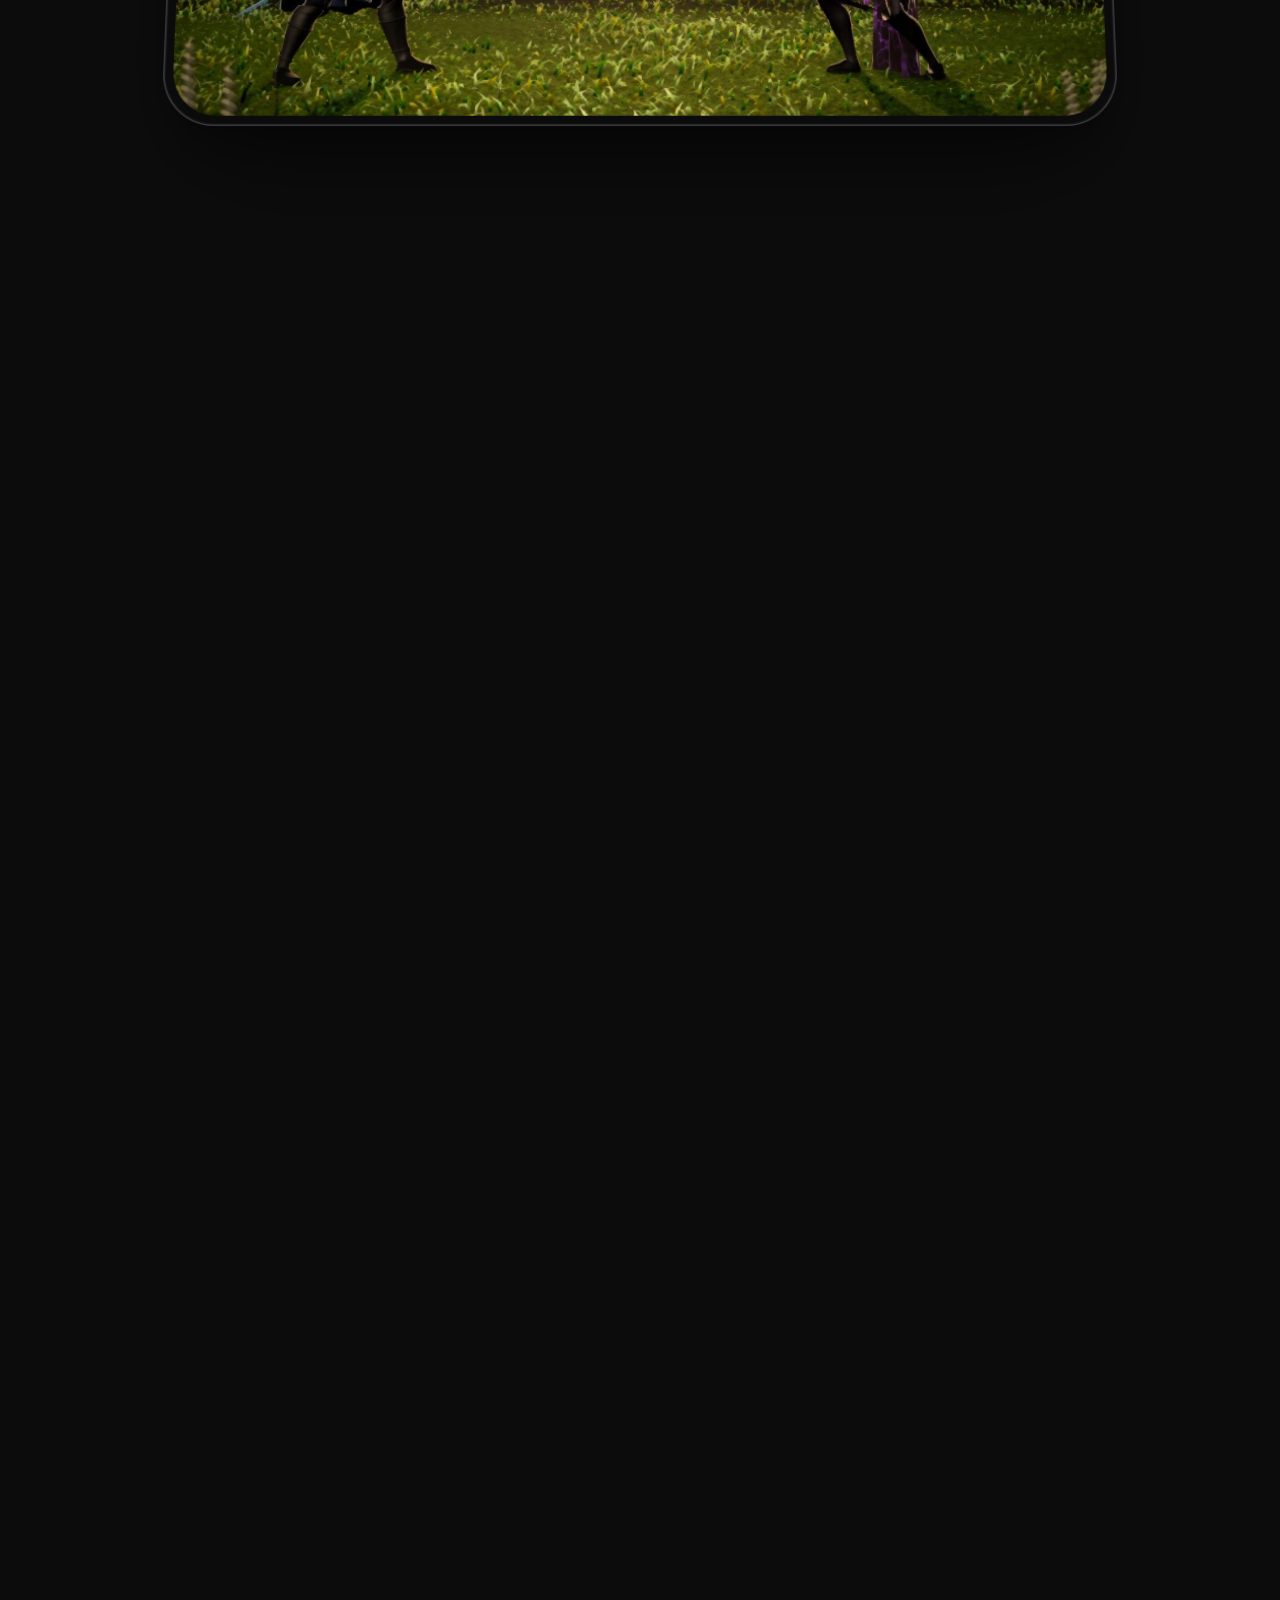
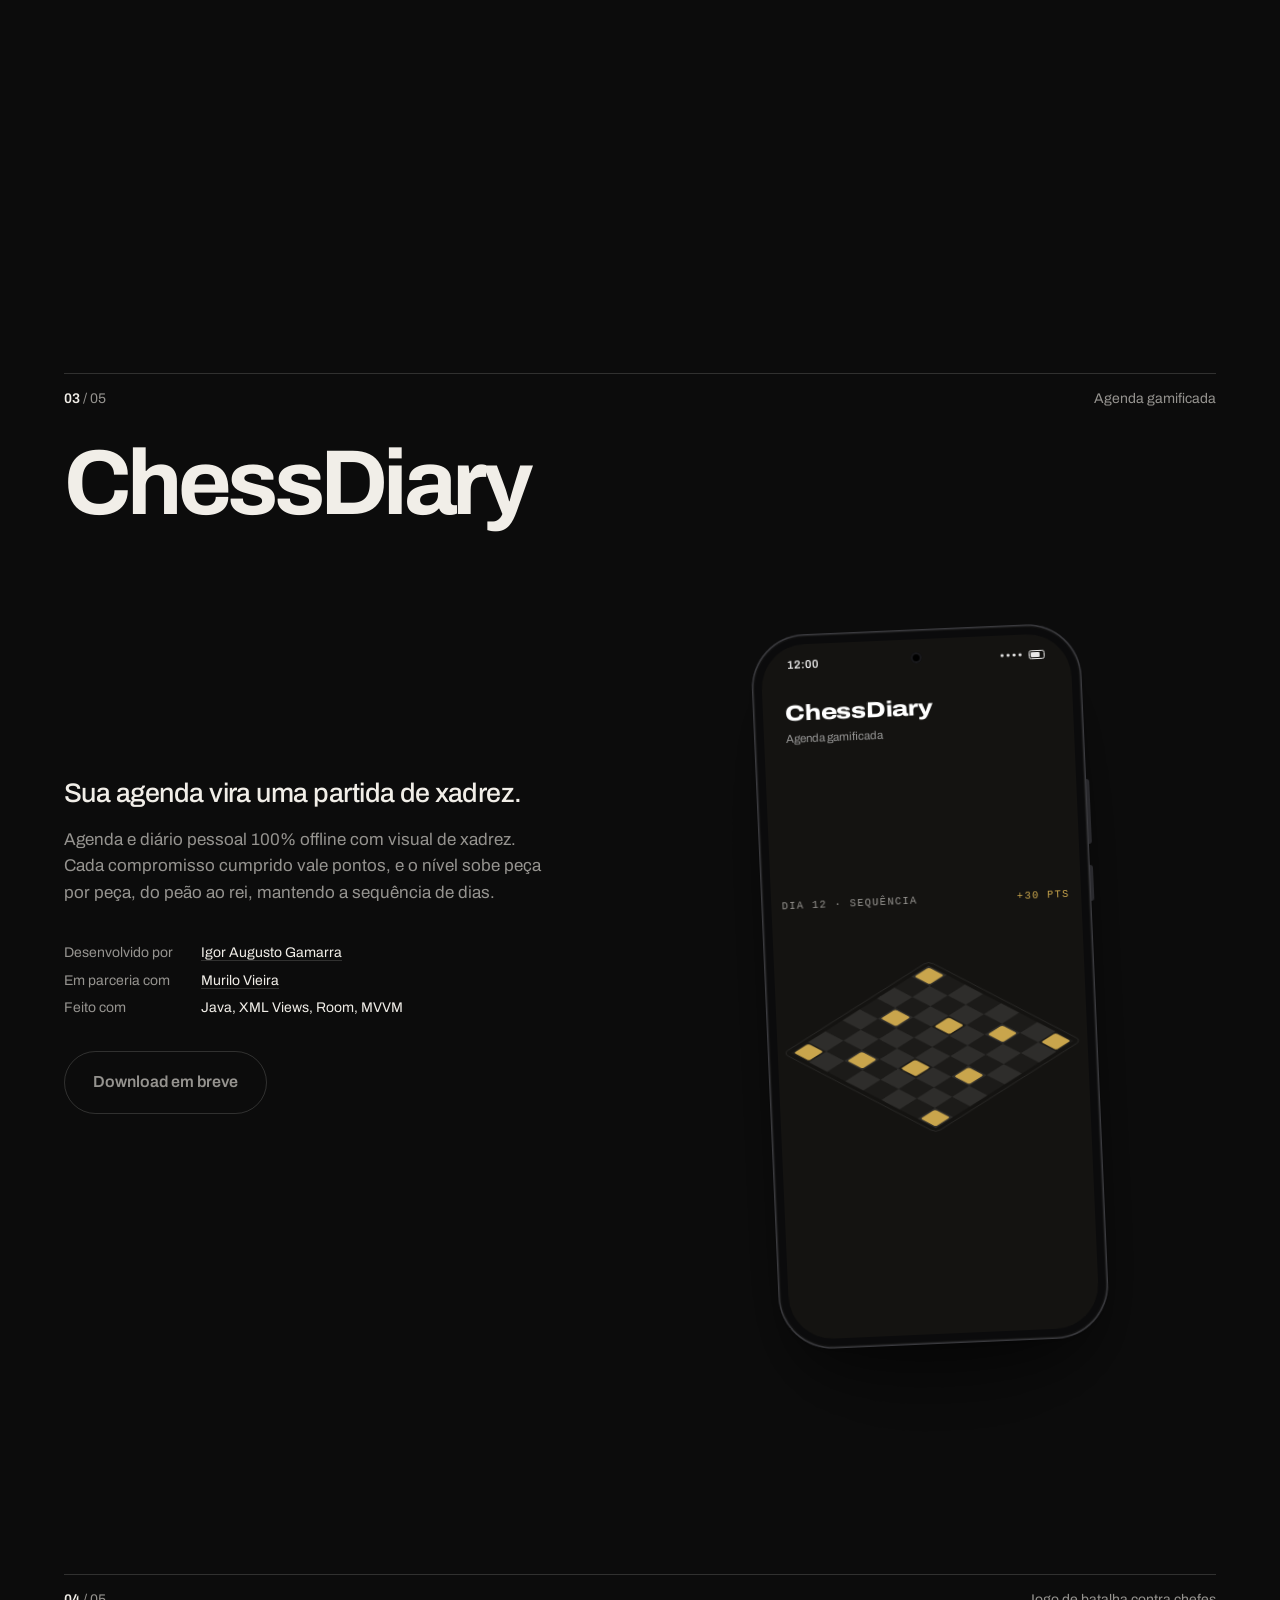
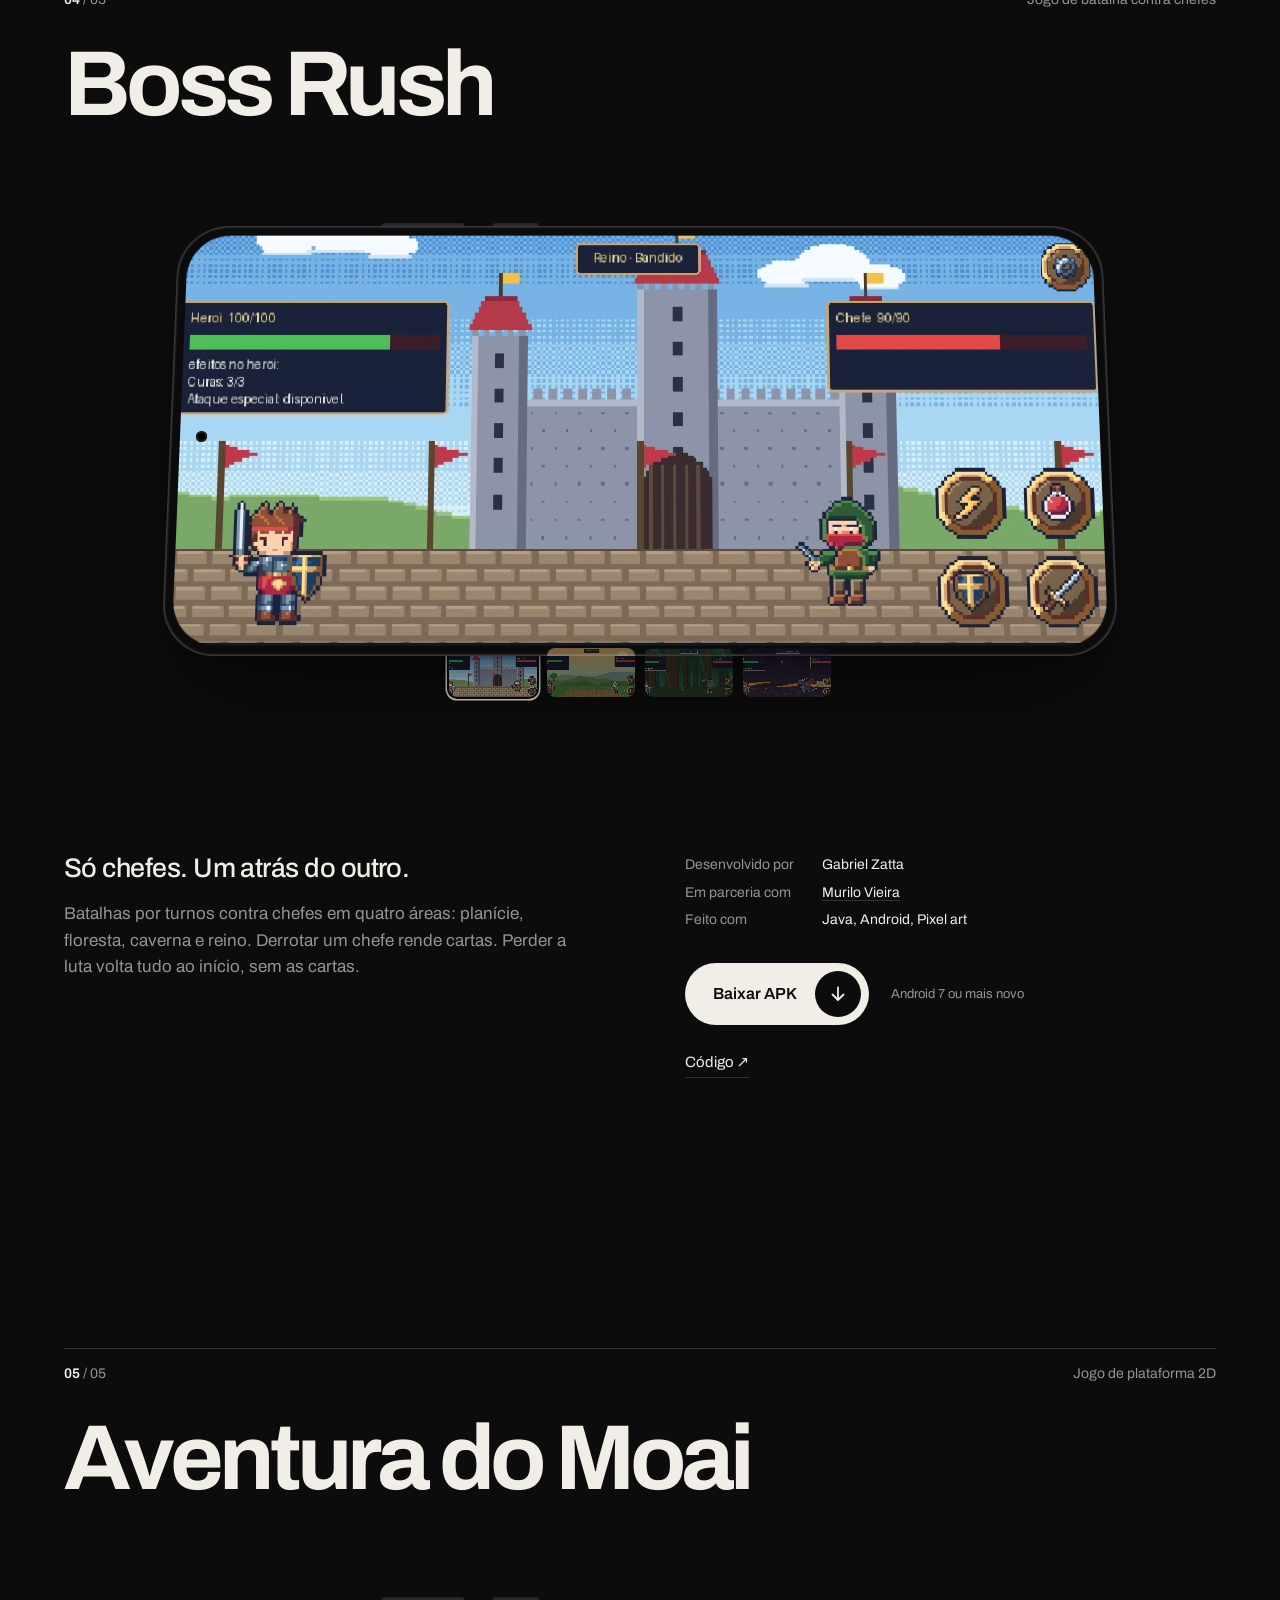
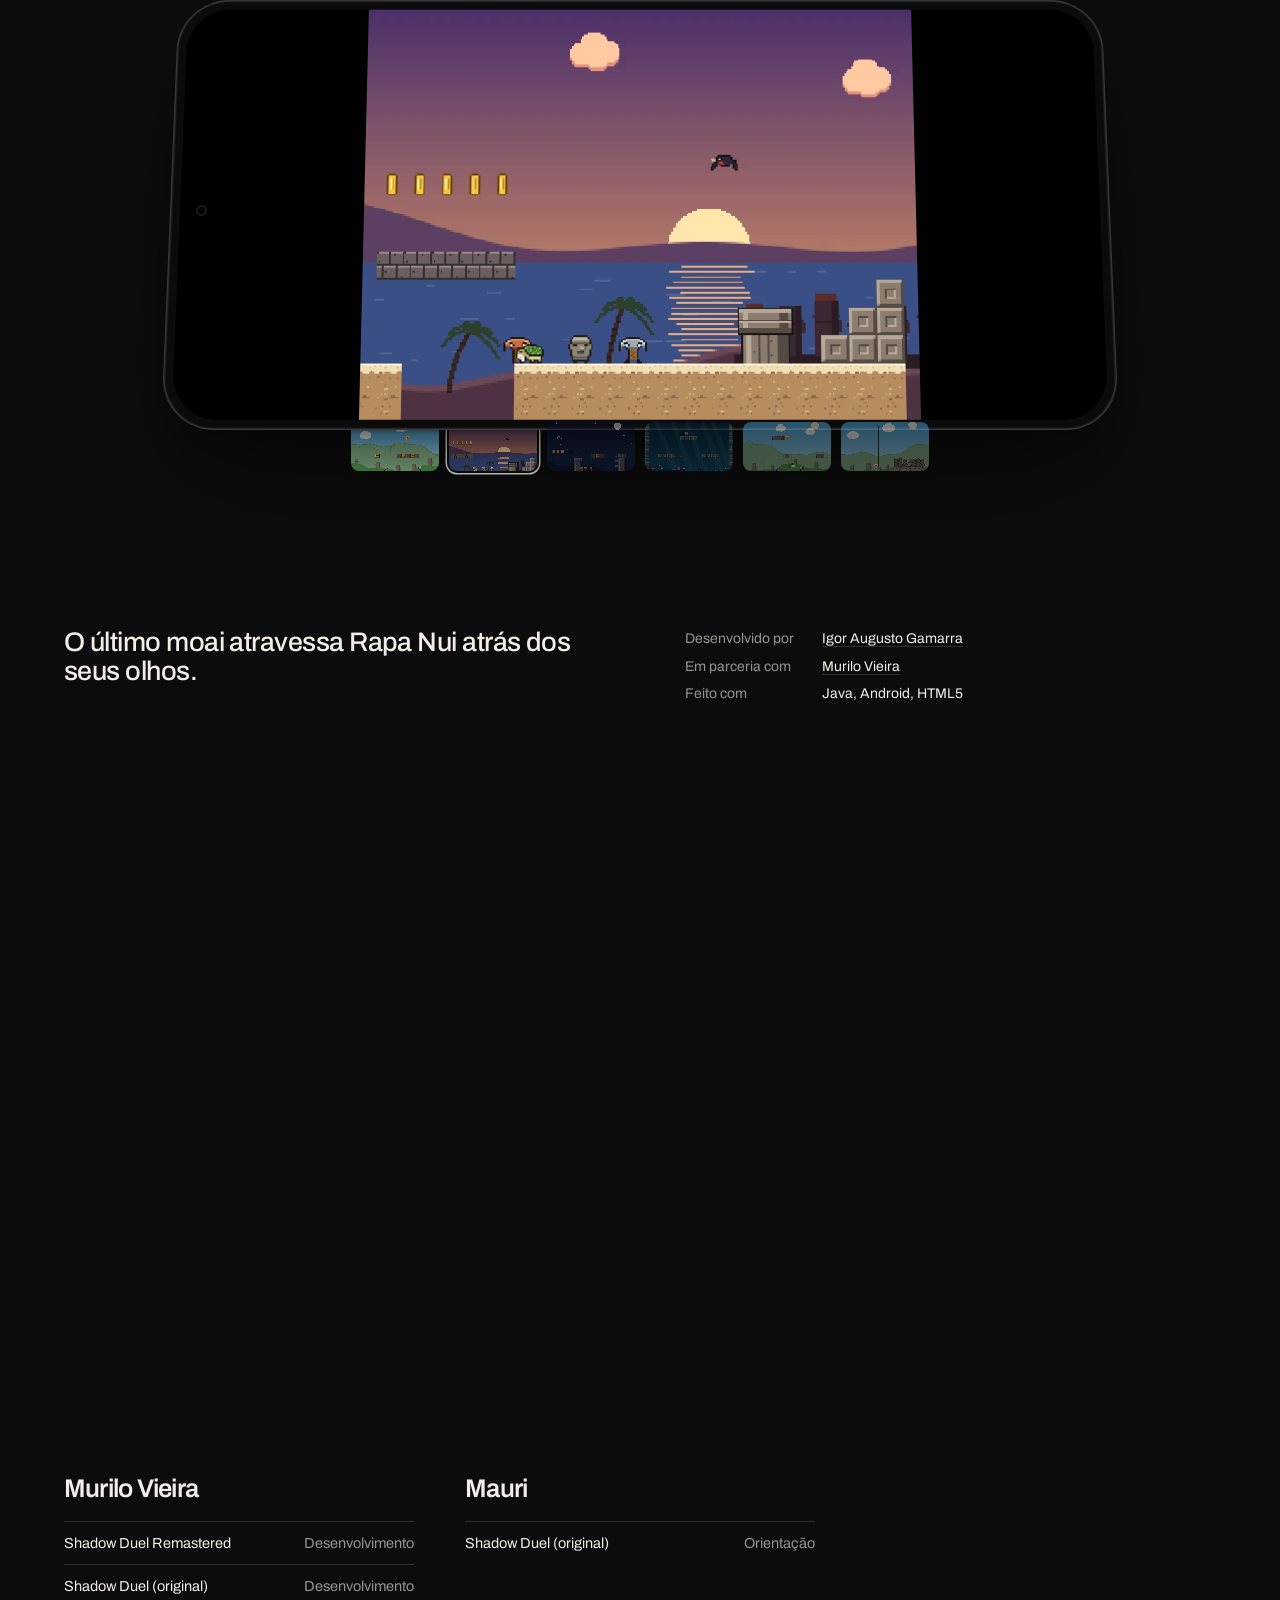
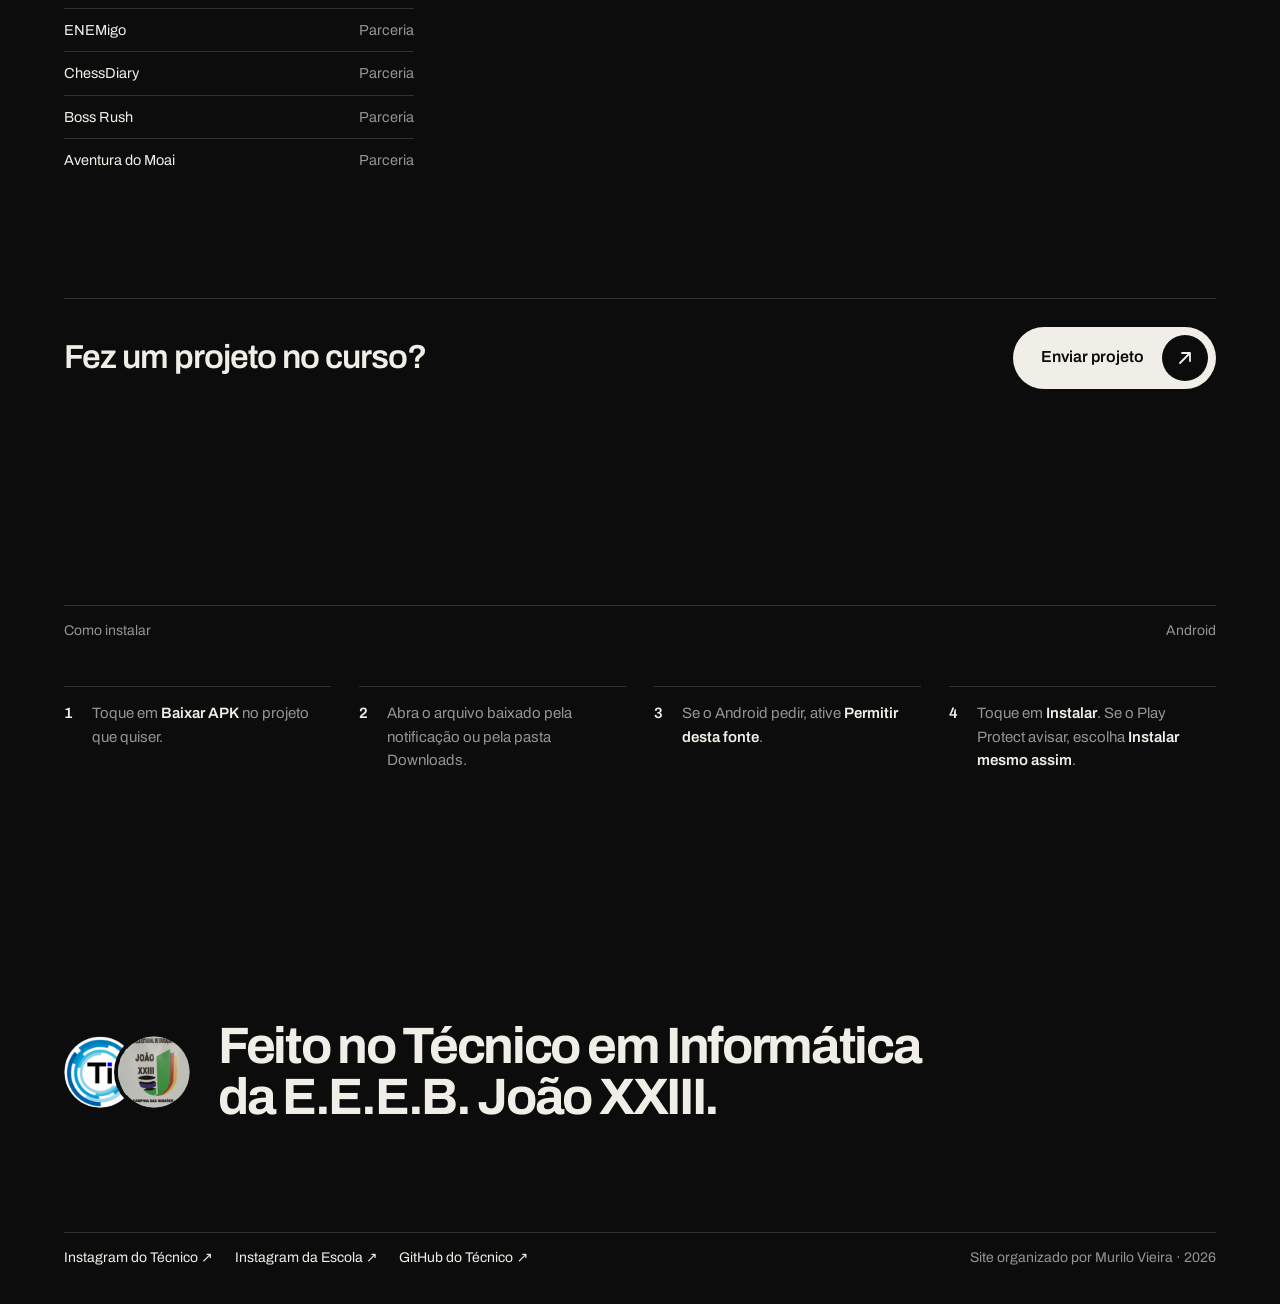
==== commit 169d8a5a: "Formulário Enviar projeto Co-Authored-By: Claude Opus 5.5 <noreply@anthropic.com> Claude-Session: ht" ====
--- a/index.html
+++ b/index.html
@@ -51,6 +51,10 @@
   <section class="credits-sec zone" id="creditos" data-bg="#0c0c0c" data-ink="#f1eee8">
     <div class="sec-head r"><span>Créditos</span><span>Quem fez cada projeto</span></div>
     <div class="people" id="people"></div>
+    <div class="send r">
+      <p>Fez um projeto no curso?</p>
+      <a class="btn" href="https://github.com/ti-joaoxxiii/ti-joaoxxiii.github.io/issues/new?template=novo-projeto.yml" target="_blank" rel="noopener">Enviar projeto<span class="btn__arrow"><svg width="18" height="18" viewBox="0 0 18 18" fill="none" stroke="currentColor" stroke-width="1.8" stroke-linecap="round" stroke-linejoin="round"><path d="M4 14 14 4M6 4h8v8"/></svg></span></a>
+    </div>
   </section>
 
   <section class="install zone" id="instalar" data-bg="#0c0c0c" data-ink="#f1eee8">
--- a/styles.css
+++ b/styles.css
@@ -297,3 +297,6 @@
 .install .steps li{padding-left:28px}
 @media (max-width:900px){.hero__bottom{grid-template-columns:1fr}}
 @media (max-width:600px){.hero__title{font-size:12.6vw}}
+
+.send{display:flex;align-items:center;justify-content:space-between;gap:24px;flex-wrap:wrap;margin-top:8vh;padding-top:28px;border-top:1px solid var(--rule)}
+.send p{font-size:clamp(24px,2.6vw,38px);font-weight:600;letter-spacing:-.03em}
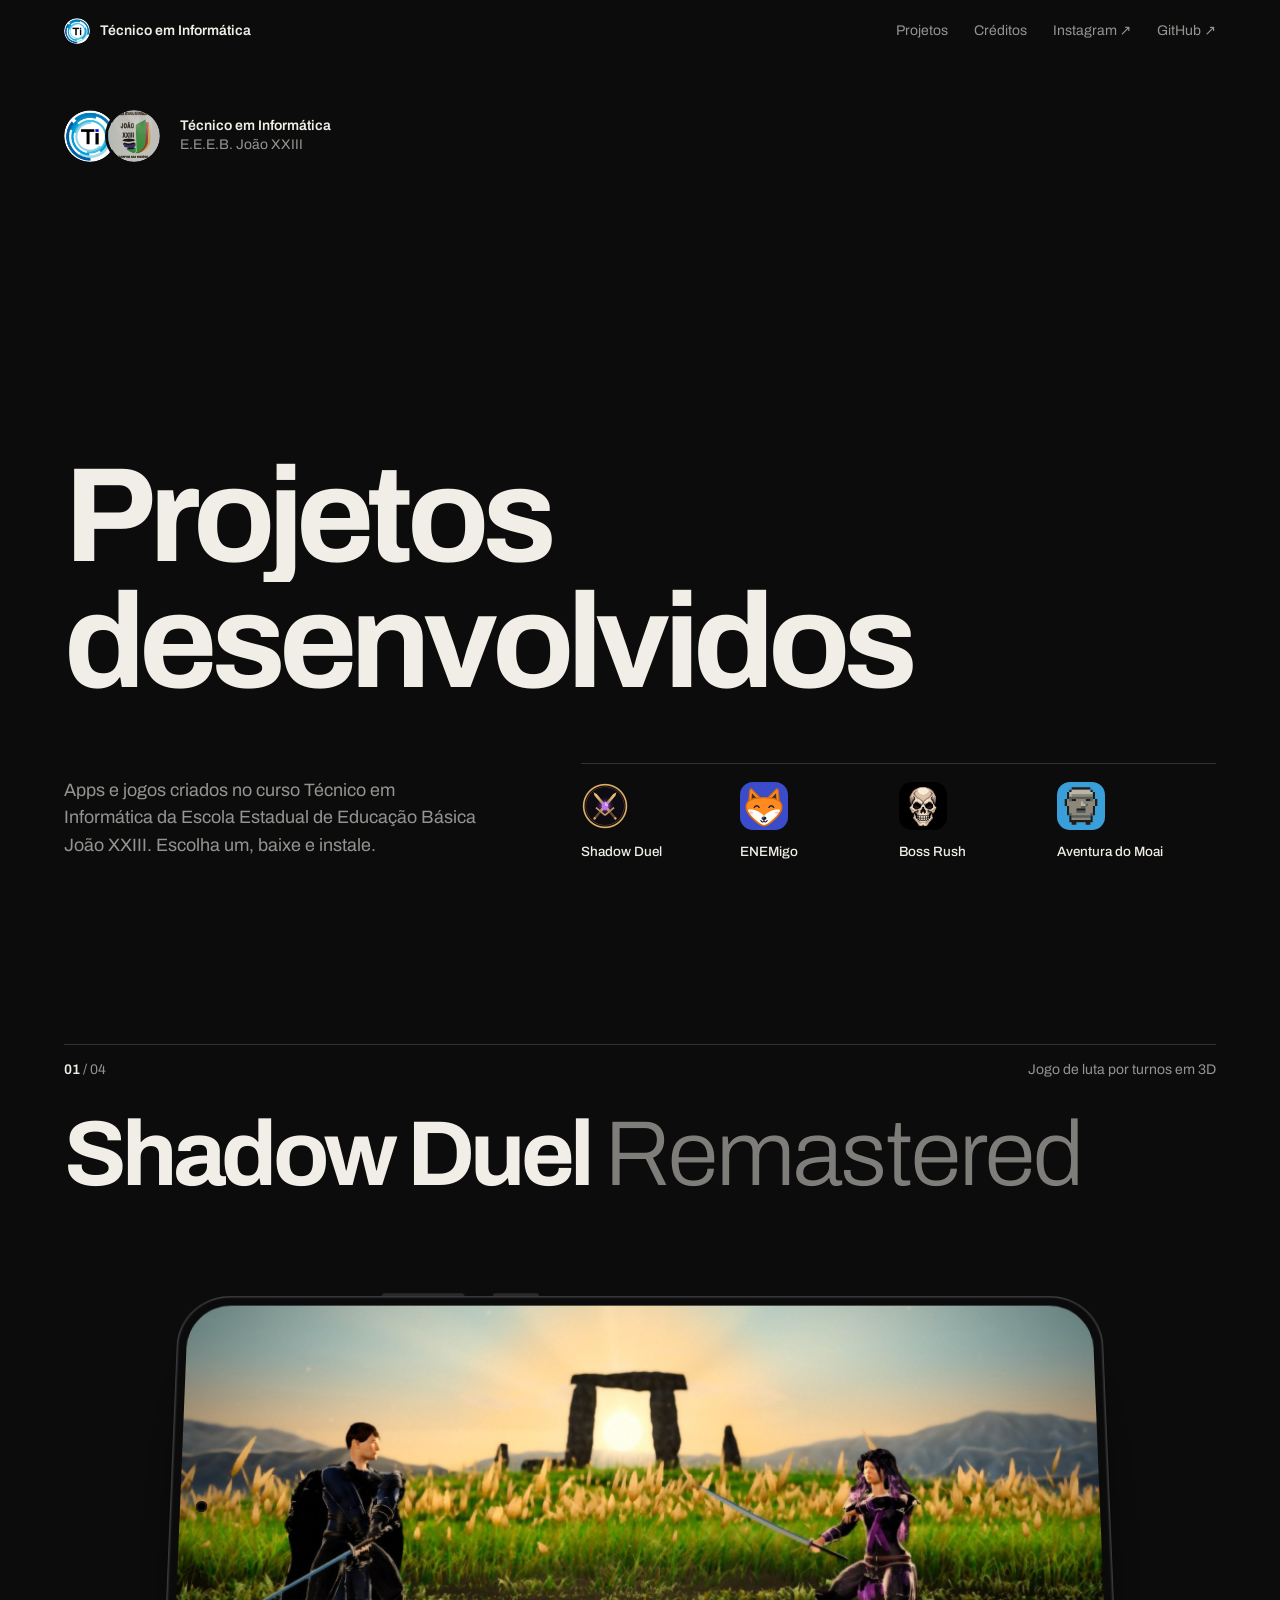
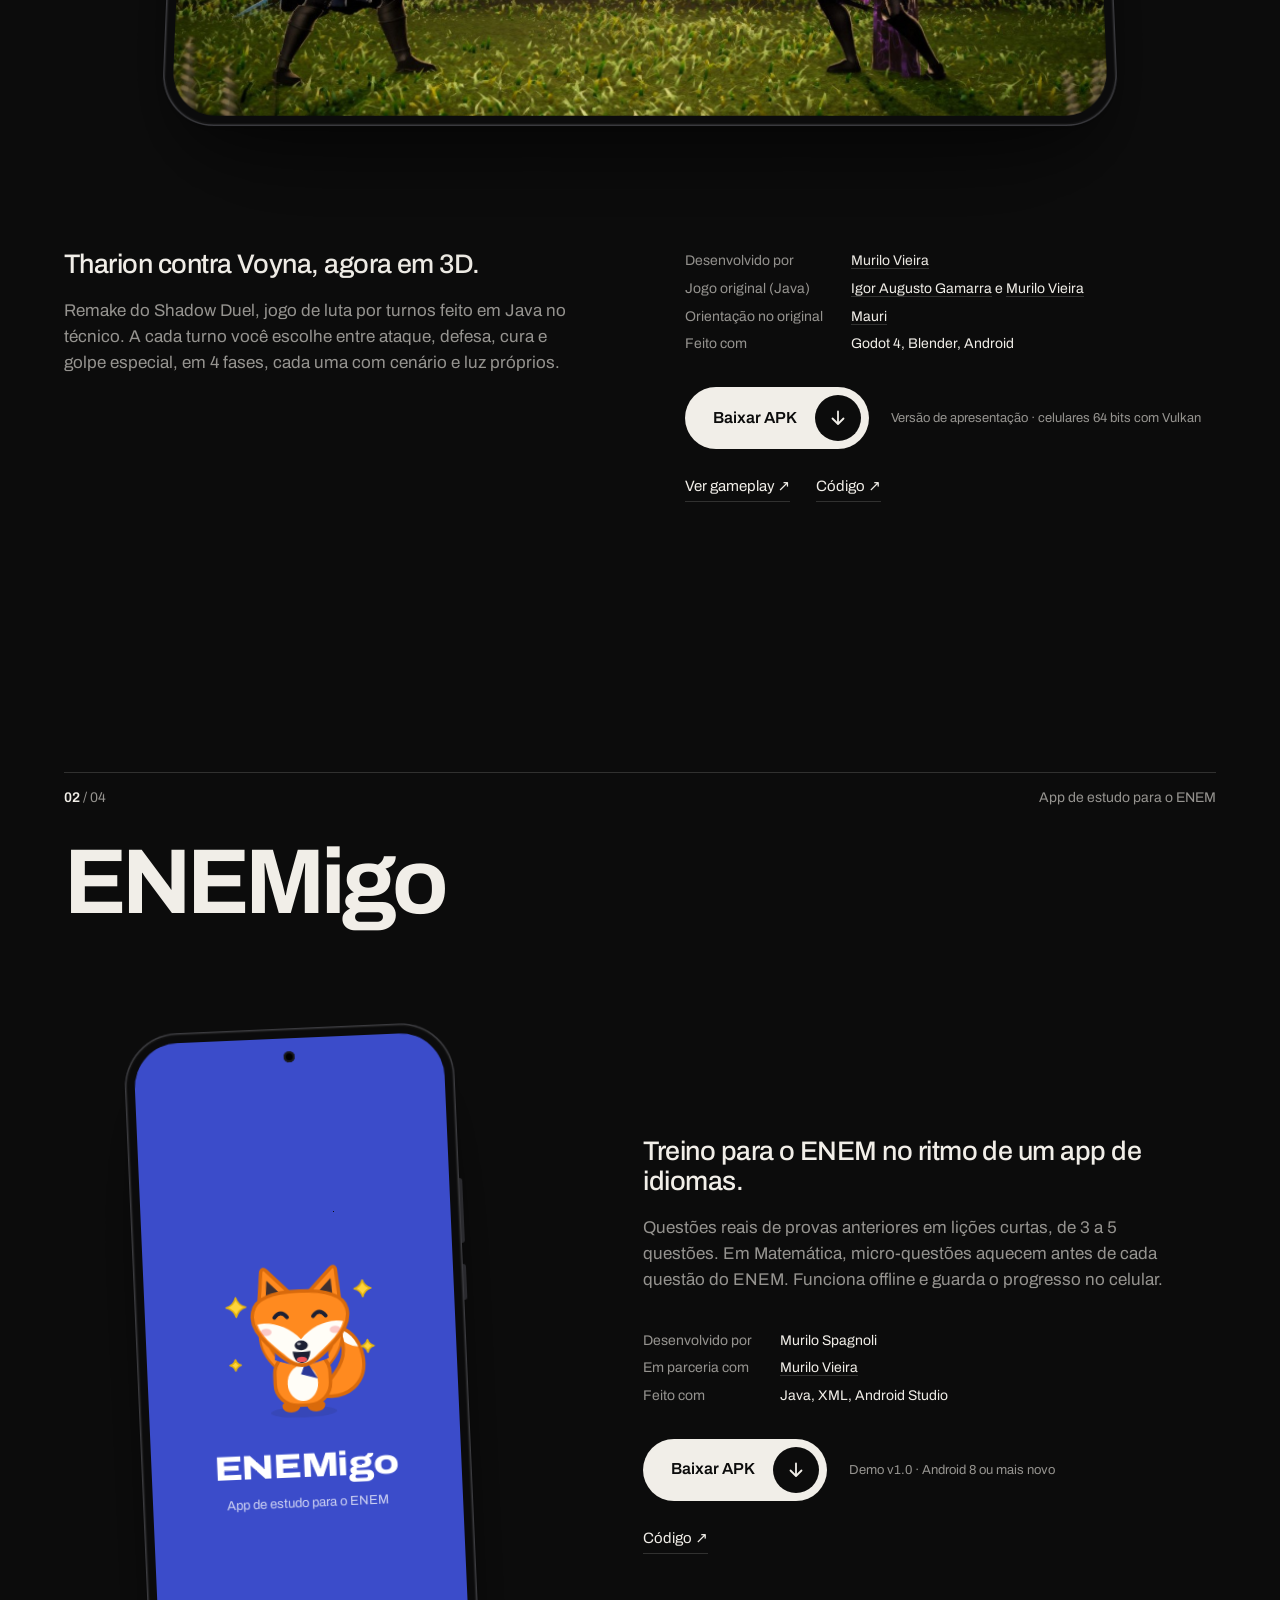
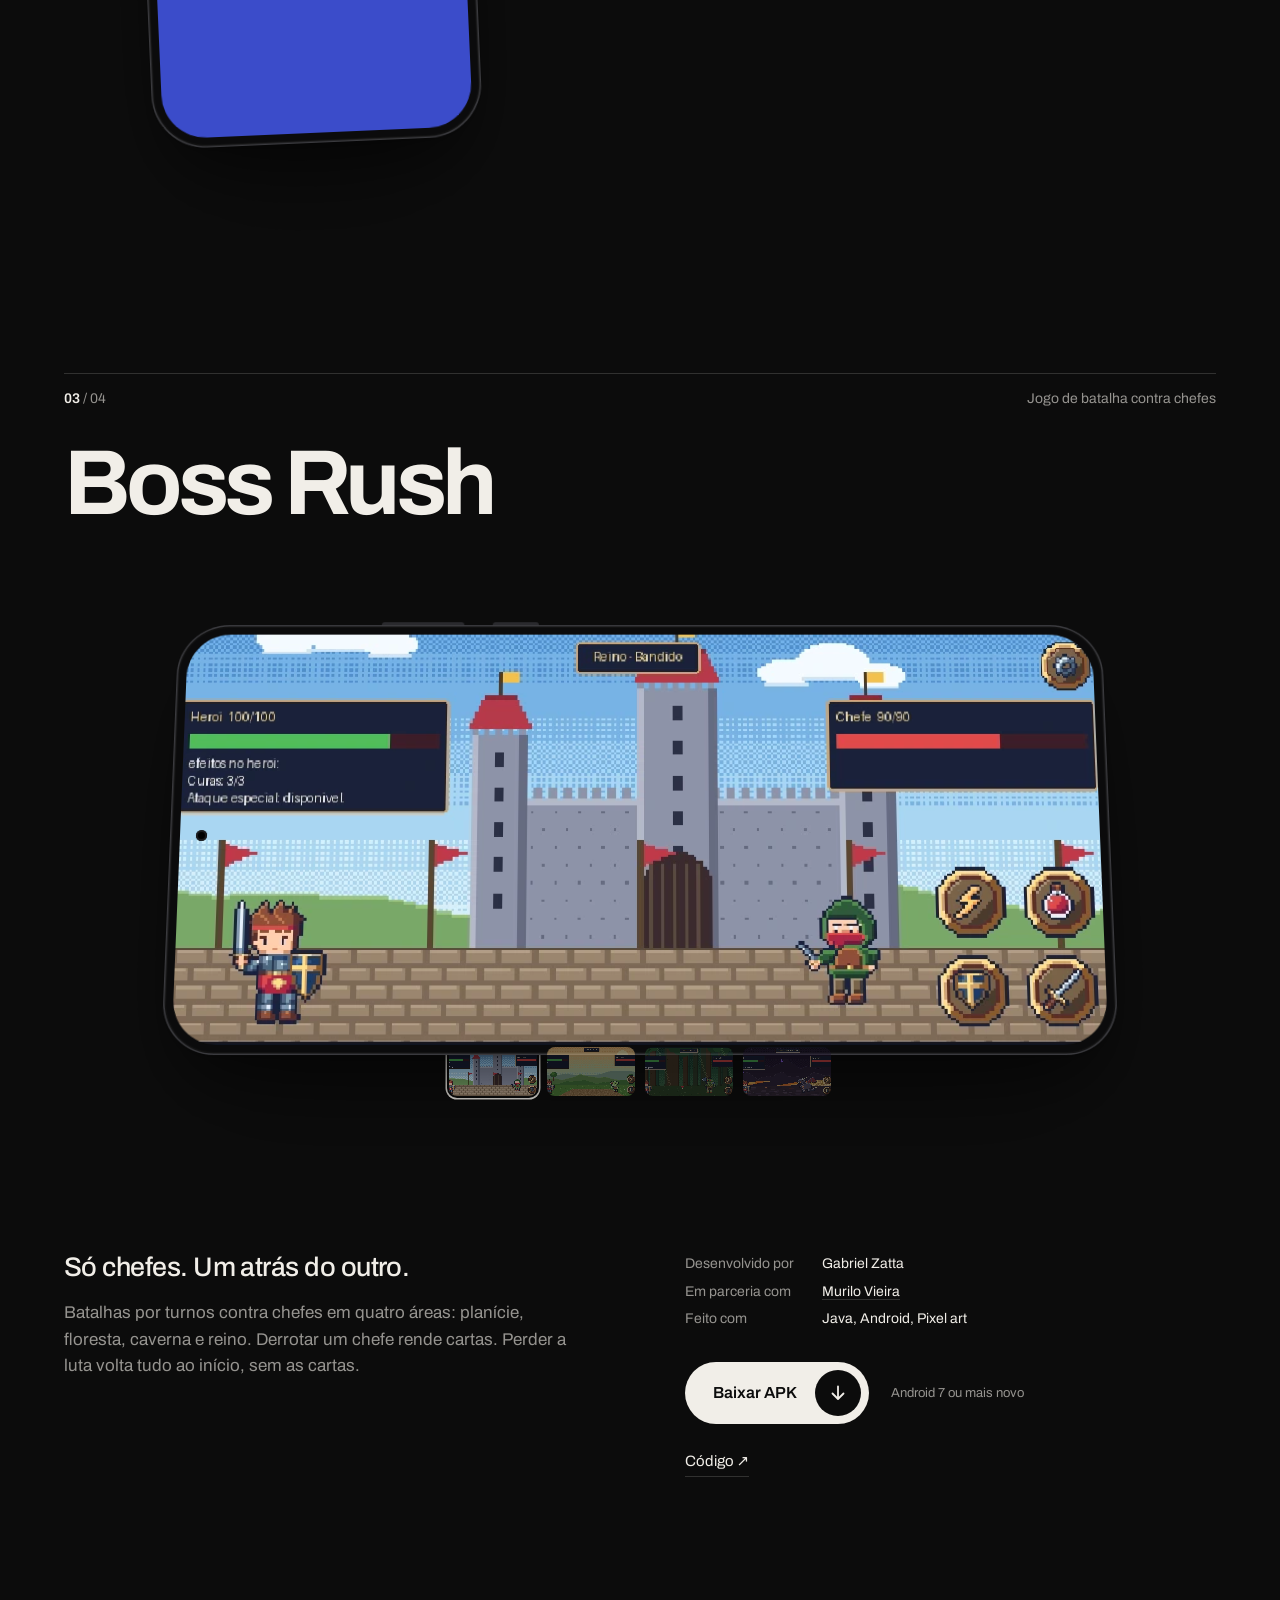
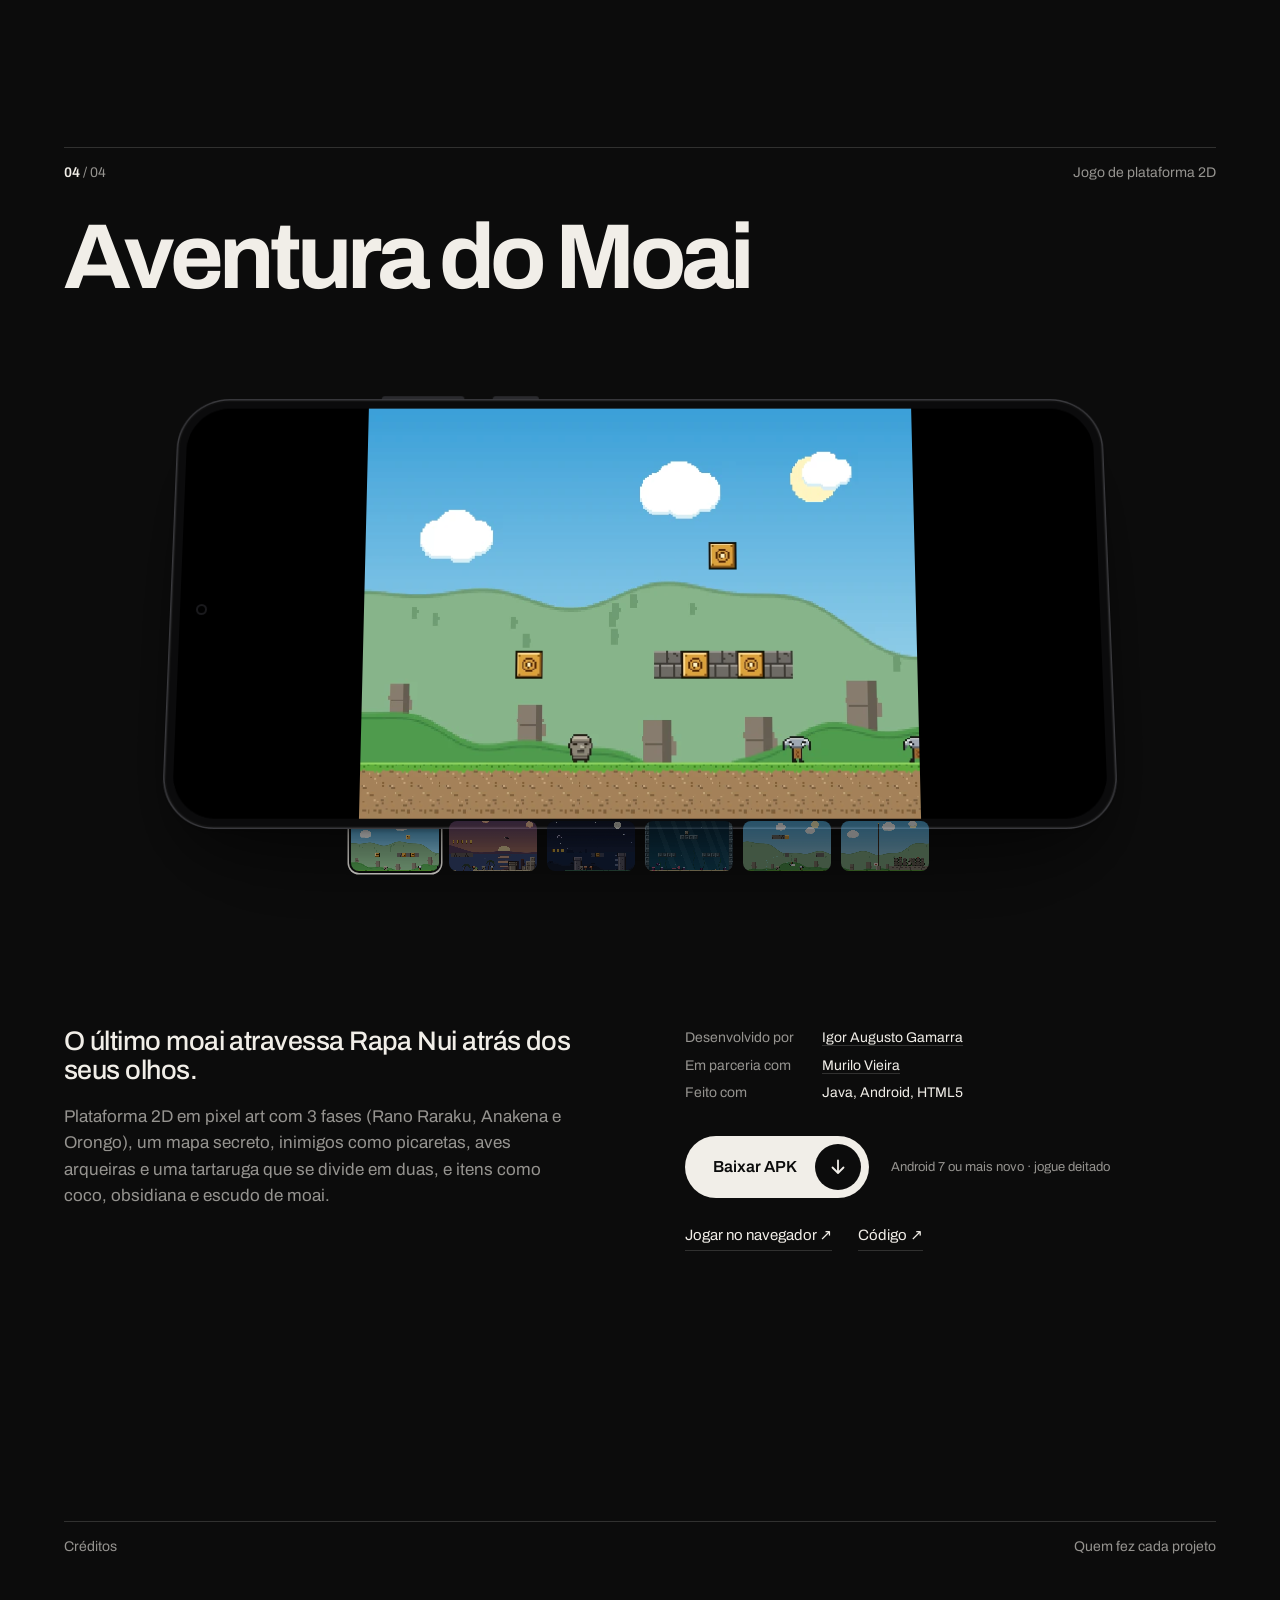
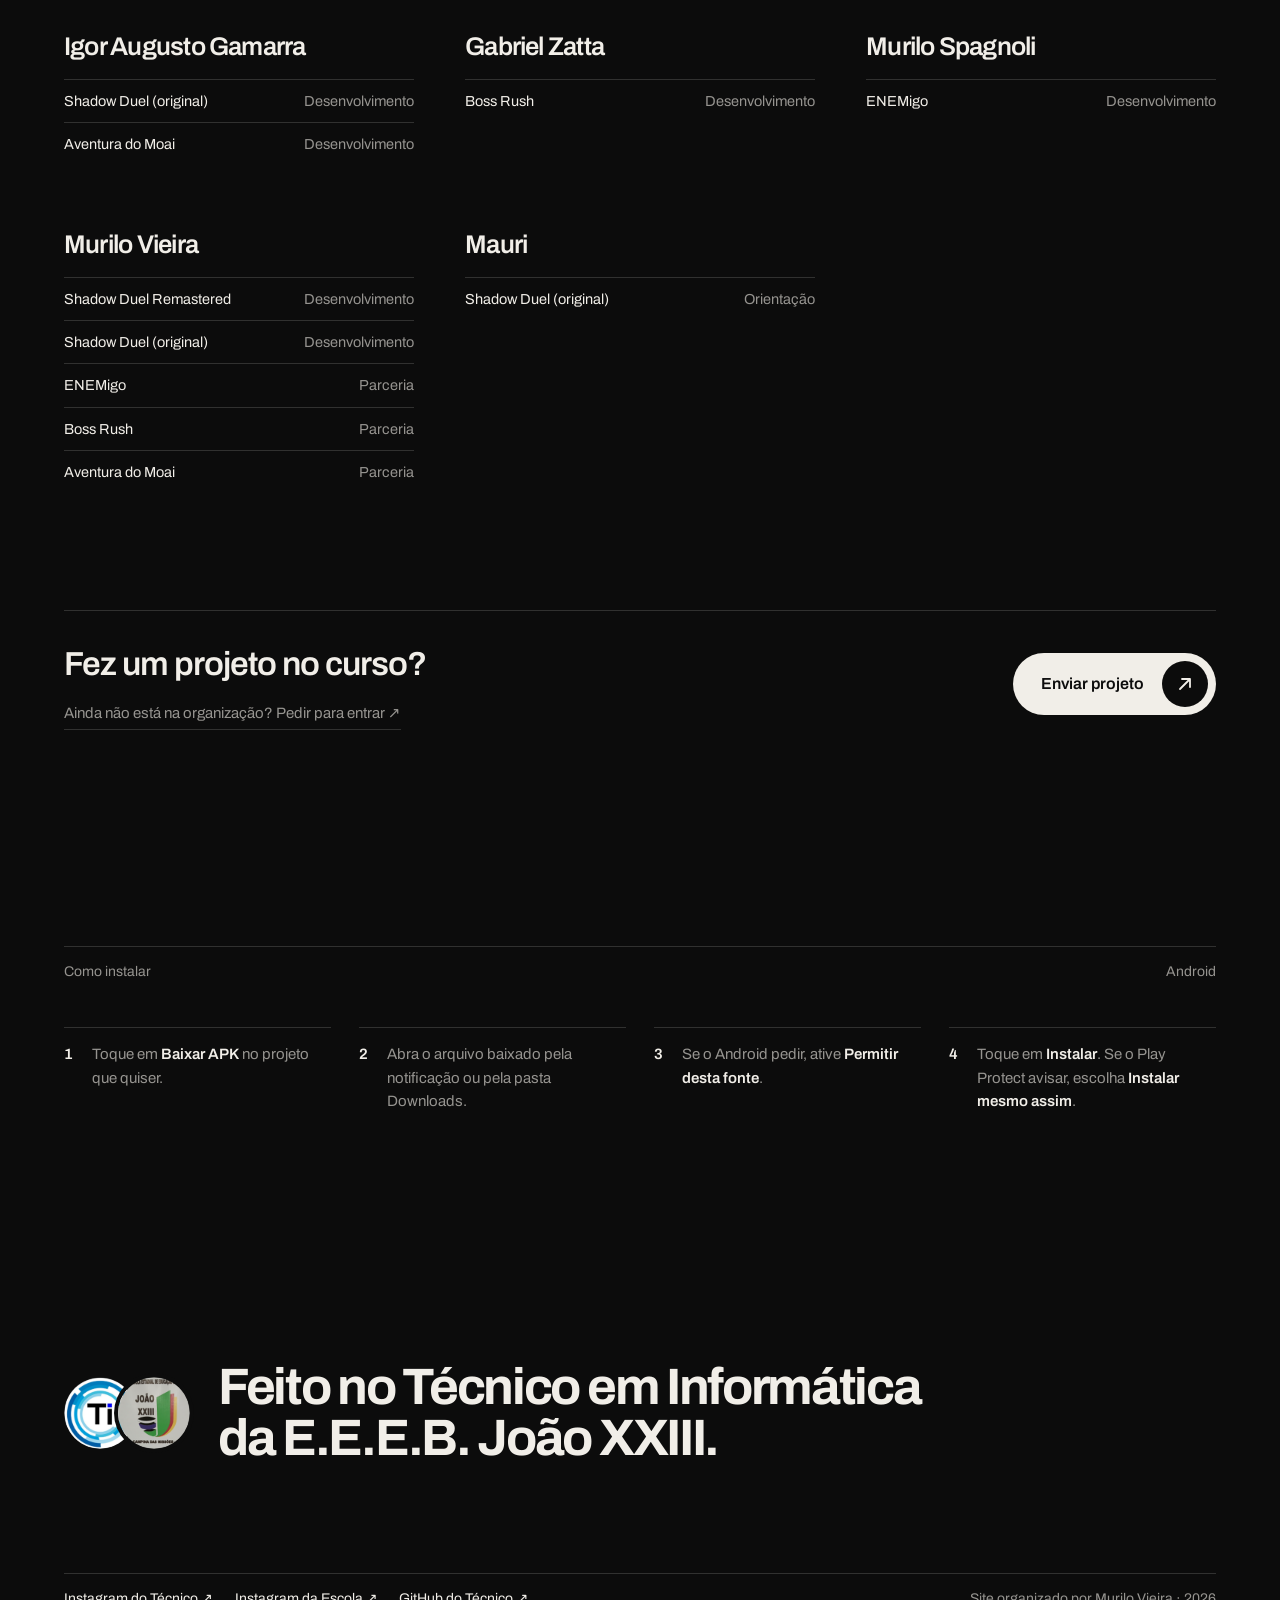
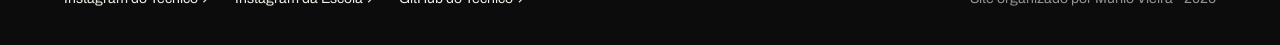
==== commit f9421b52: "Formulário Pedir para entrar Co-Authored-By: Claude Opus 5.5 <noreply@anthropic.com> Claude-Session:" ====
--- a/index.html
+++ b/index.html
@@ -52,7 +52,7 @@
     <div class="sec-head r"><span>Créditos</span><span>Quem fez cada projeto</span></div>
     <div class="people" id="people"></div>
     <div class="send r">
-      <p>Fez um projeto no curso?</p>
+      <div><p>Fez um projeto no curso?</p><a class="link send__join" href="https://github.com/ti-joaoxxiii/ti-joaoxxiii.github.io/issues/new?template=pedir-para-entrar.yml" target="_blank" rel="noopener">Ainda não está na organização? Pedir para entrar <span>↗</span></a></div>
       <a class="btn" href="https://github.com/ti-joaoxxiii/ti-joaoxxiii.github.io/issues/new?template=novo-projeto.yml" target="_blank" rel="noopener">Enviar projeto<span class="btn__arrow"><svg width="18" height="18" viewBox="0 0 18 18" fill="none" stroke="currentColor" stroke-width="1.8" stroke-linecap="round" stroke-linejoin="round"><path d="M4 14 14 4M6 4h8v8"/></svg></span></a>
     </div>
   </section>
--- a/styles.css
+++ b/styles.css
@@ -300,3 +300,11 @@
 
 .send{display:flex;align-items:center;justify-content:space-between;gap:24px;flex-wrap:wrap;margin-top:8vh;padding-top:28px;border-top:1px solid var(--rule)}
 .send p{font-size:clamp(24px,2.6vw,38px);font-weight:600;letter-spacing:-.03em}
+
+.lightbox[hidden]{display:none}
+.lightbox:not(.on){pointer-events:none}
+
+.shelf{grid-template-columns:repeat(auto-fit,minmax(110px,1fr))}
+@media (max-width:900px){.shelf{display:flex}}
+
+.send__join{display:inline-block;margin-top:12px;font-size:15px;color:var(--soft)}
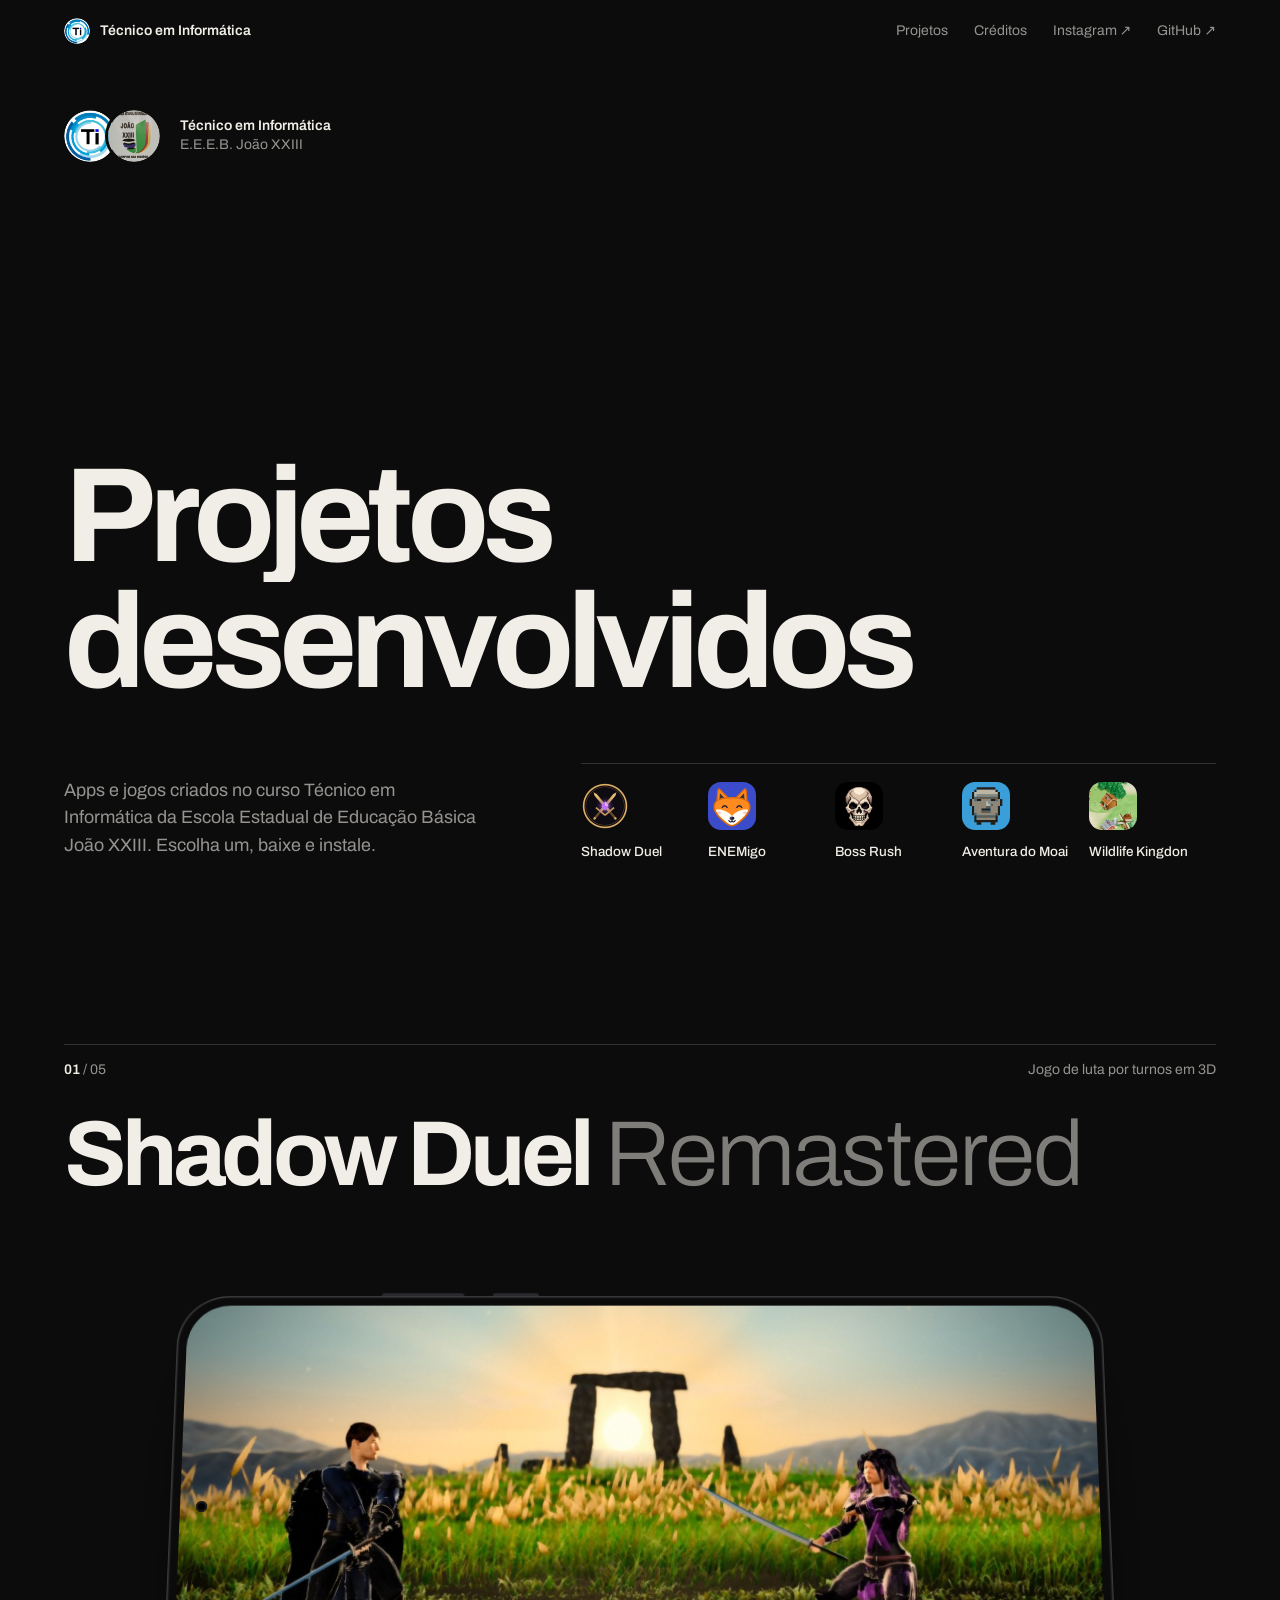
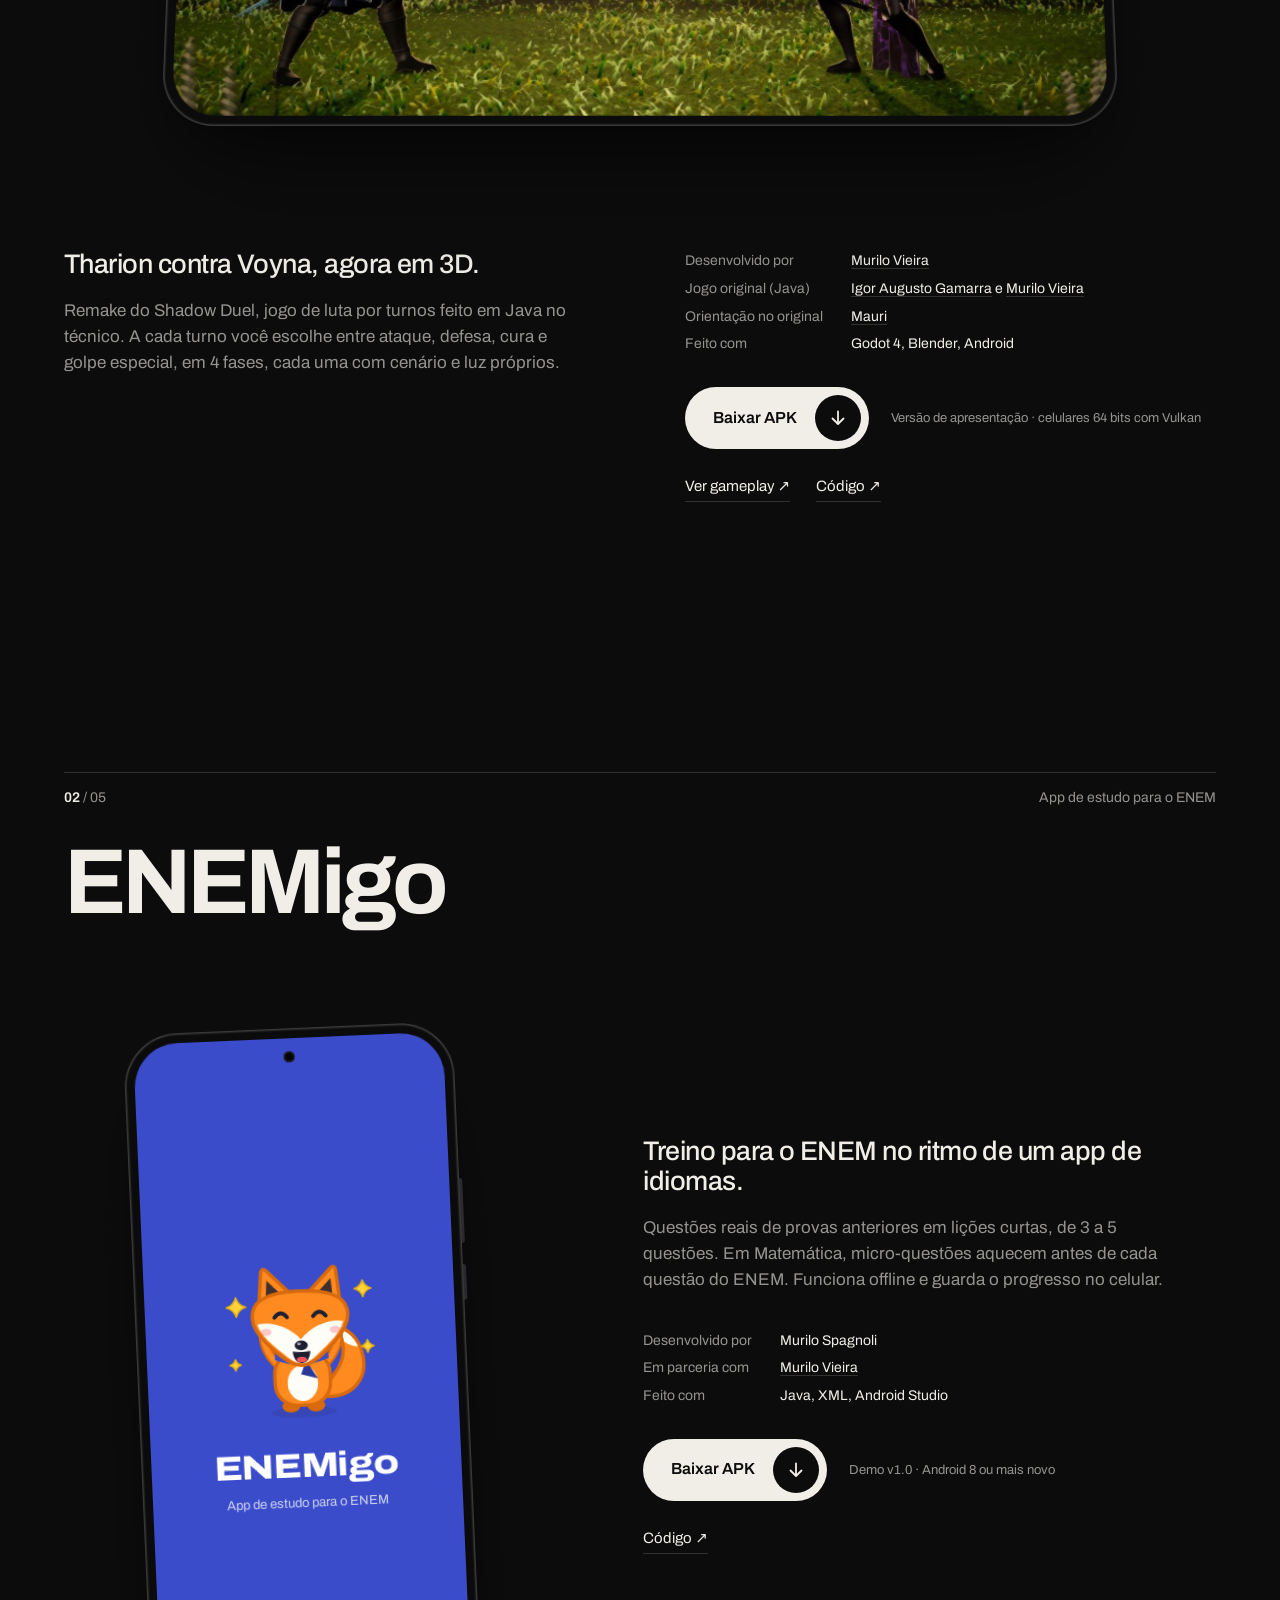
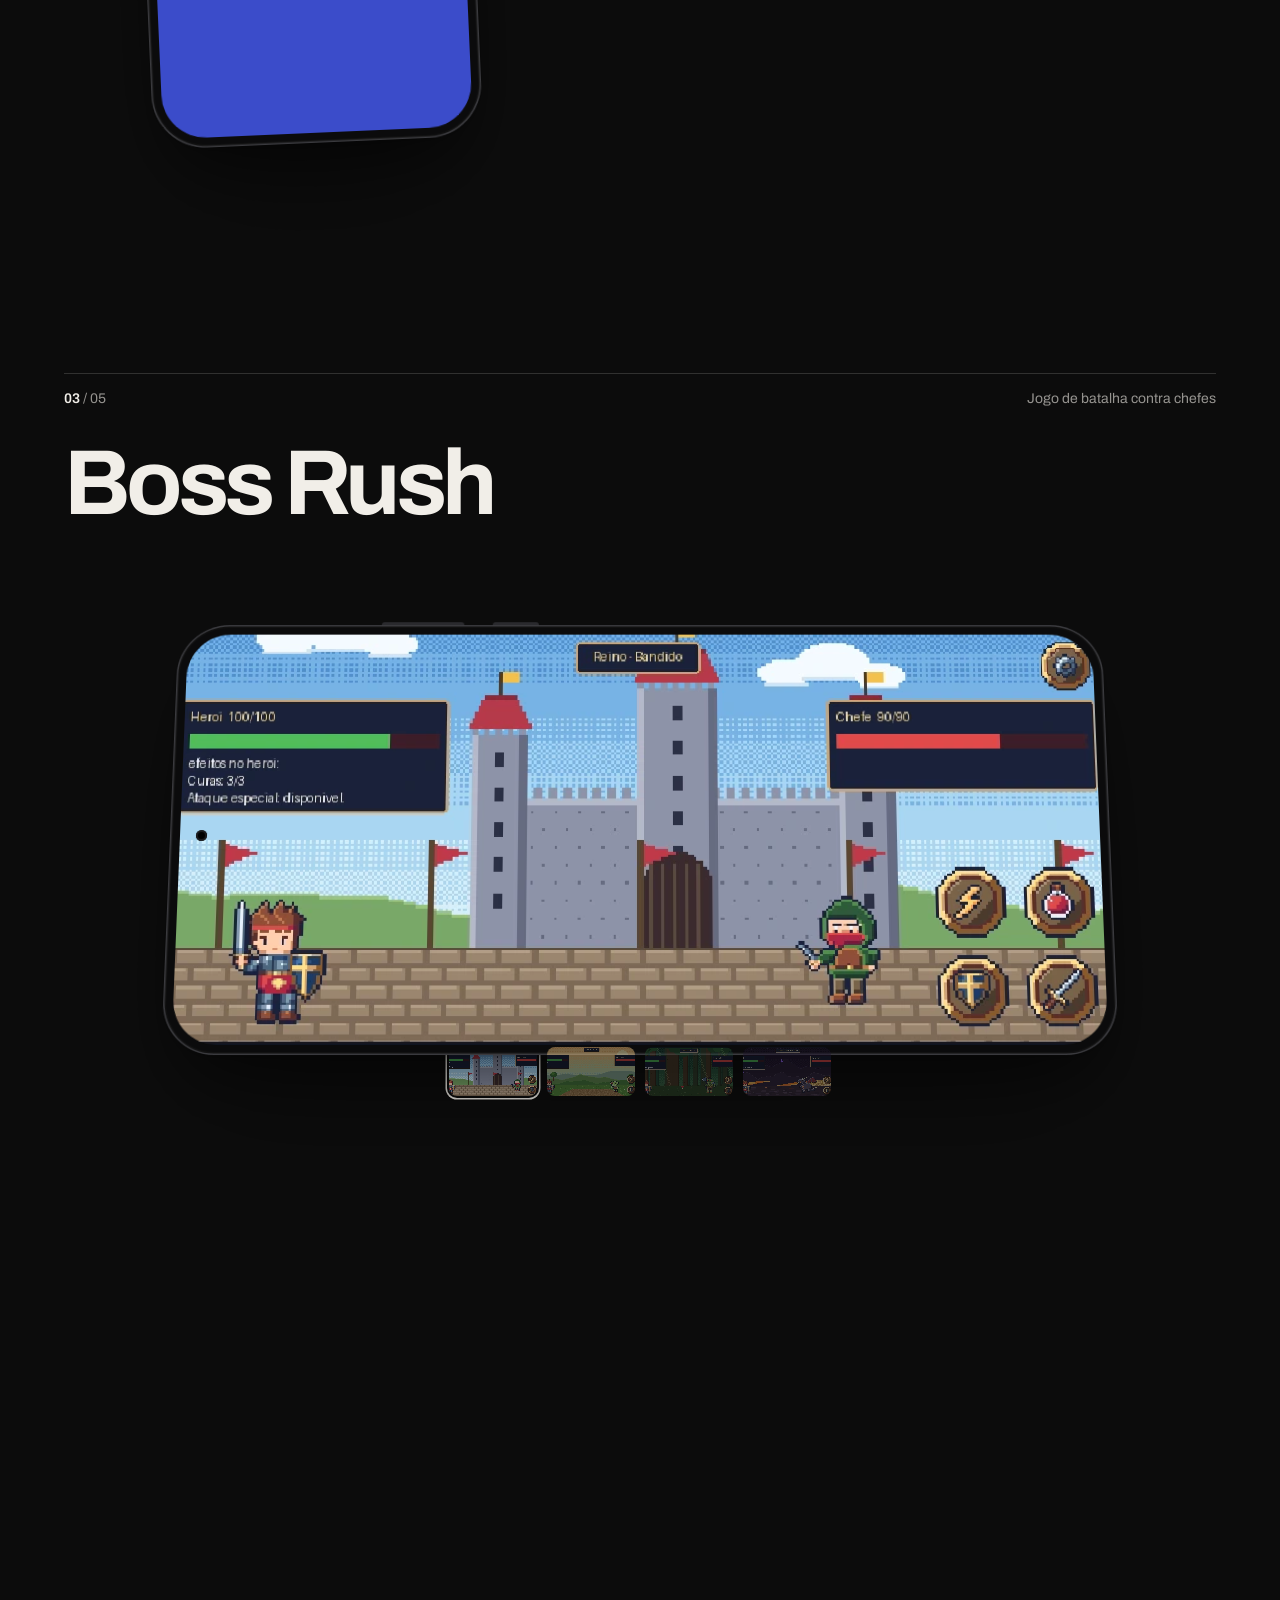
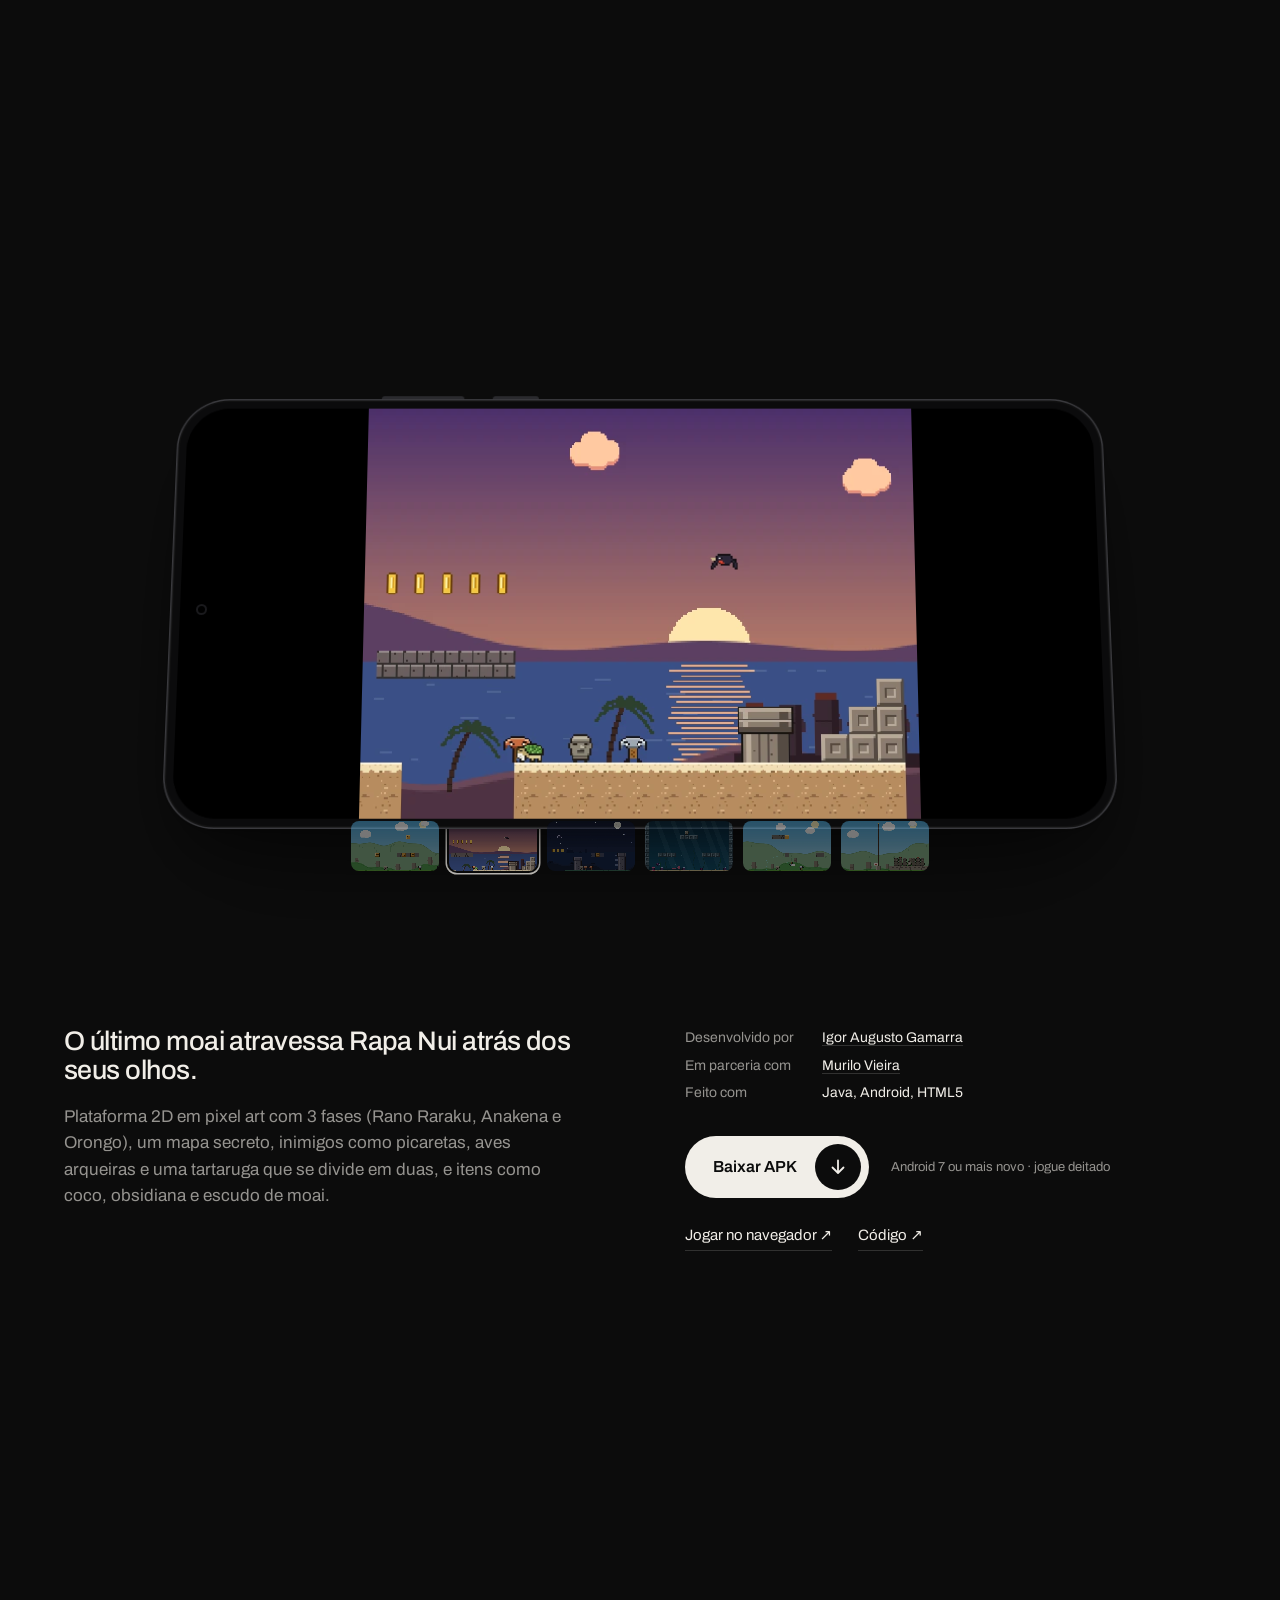
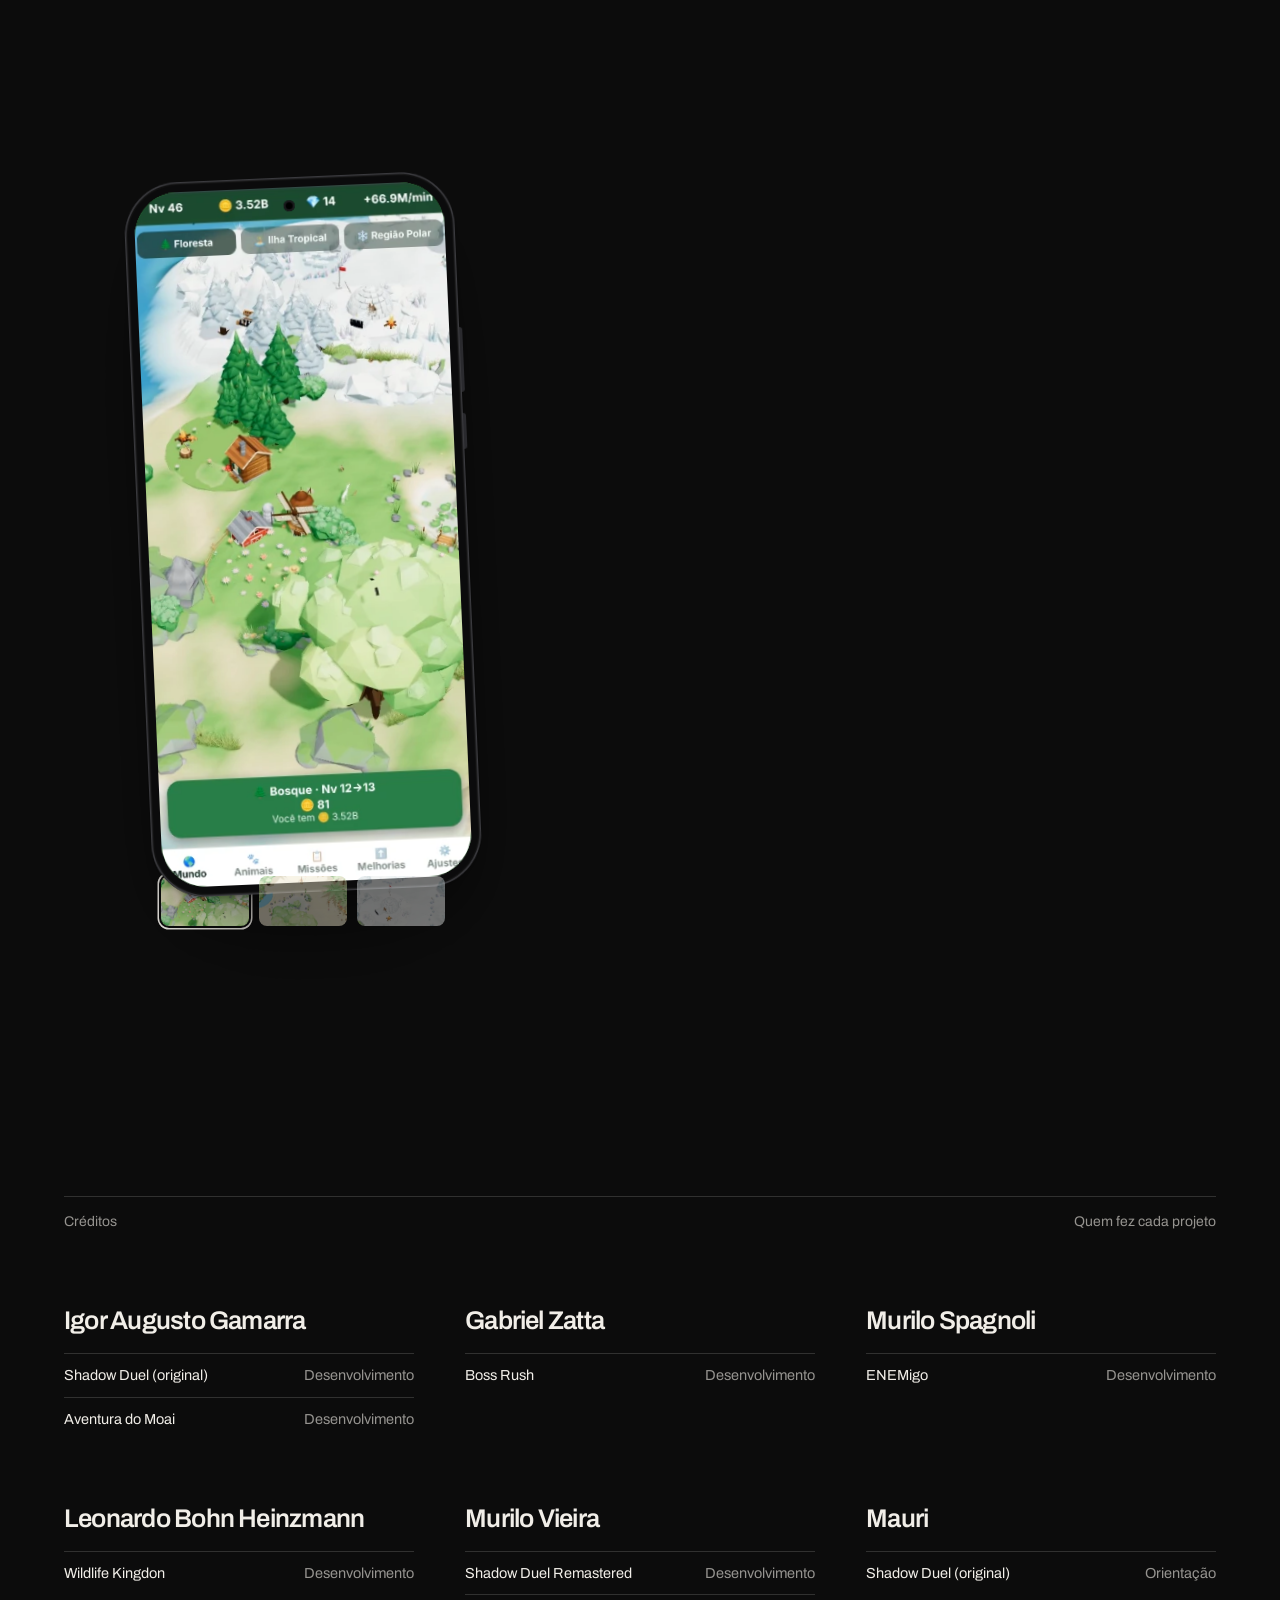
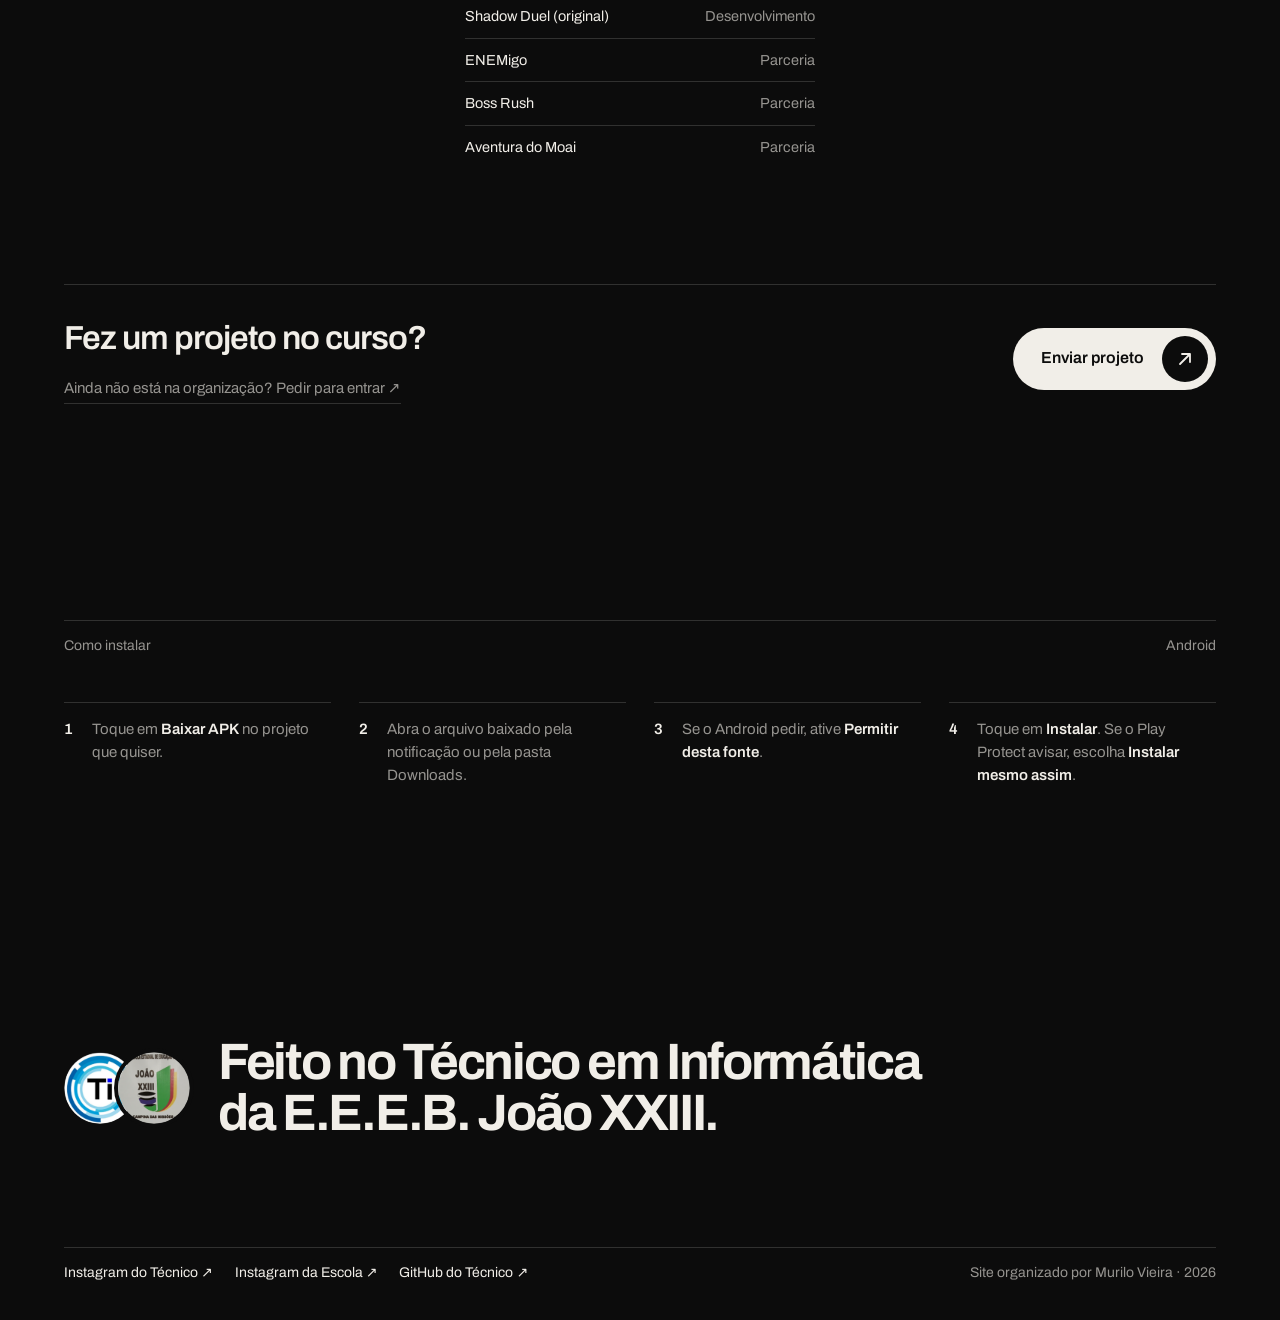
==== commit 5dfc1045: "Publicação automática dos projetos enviados pelo formulário Co-Authored-By: Claude Opus 5.5 <noreply" ====
--- a/index.html
+++ b/index.html
@@ -84,6 +84,7 @@
   <div class="lightbox" id="lightbox" hidden><img alt=""><button aria-label="Fechar">Fechar</button></div>
 
   <script src="apps.js"></script>
+  <script src="projetos-enviados.js"></script>
   <script src="art.js"></script>
   <script src="main.js"></script>
 </body>
